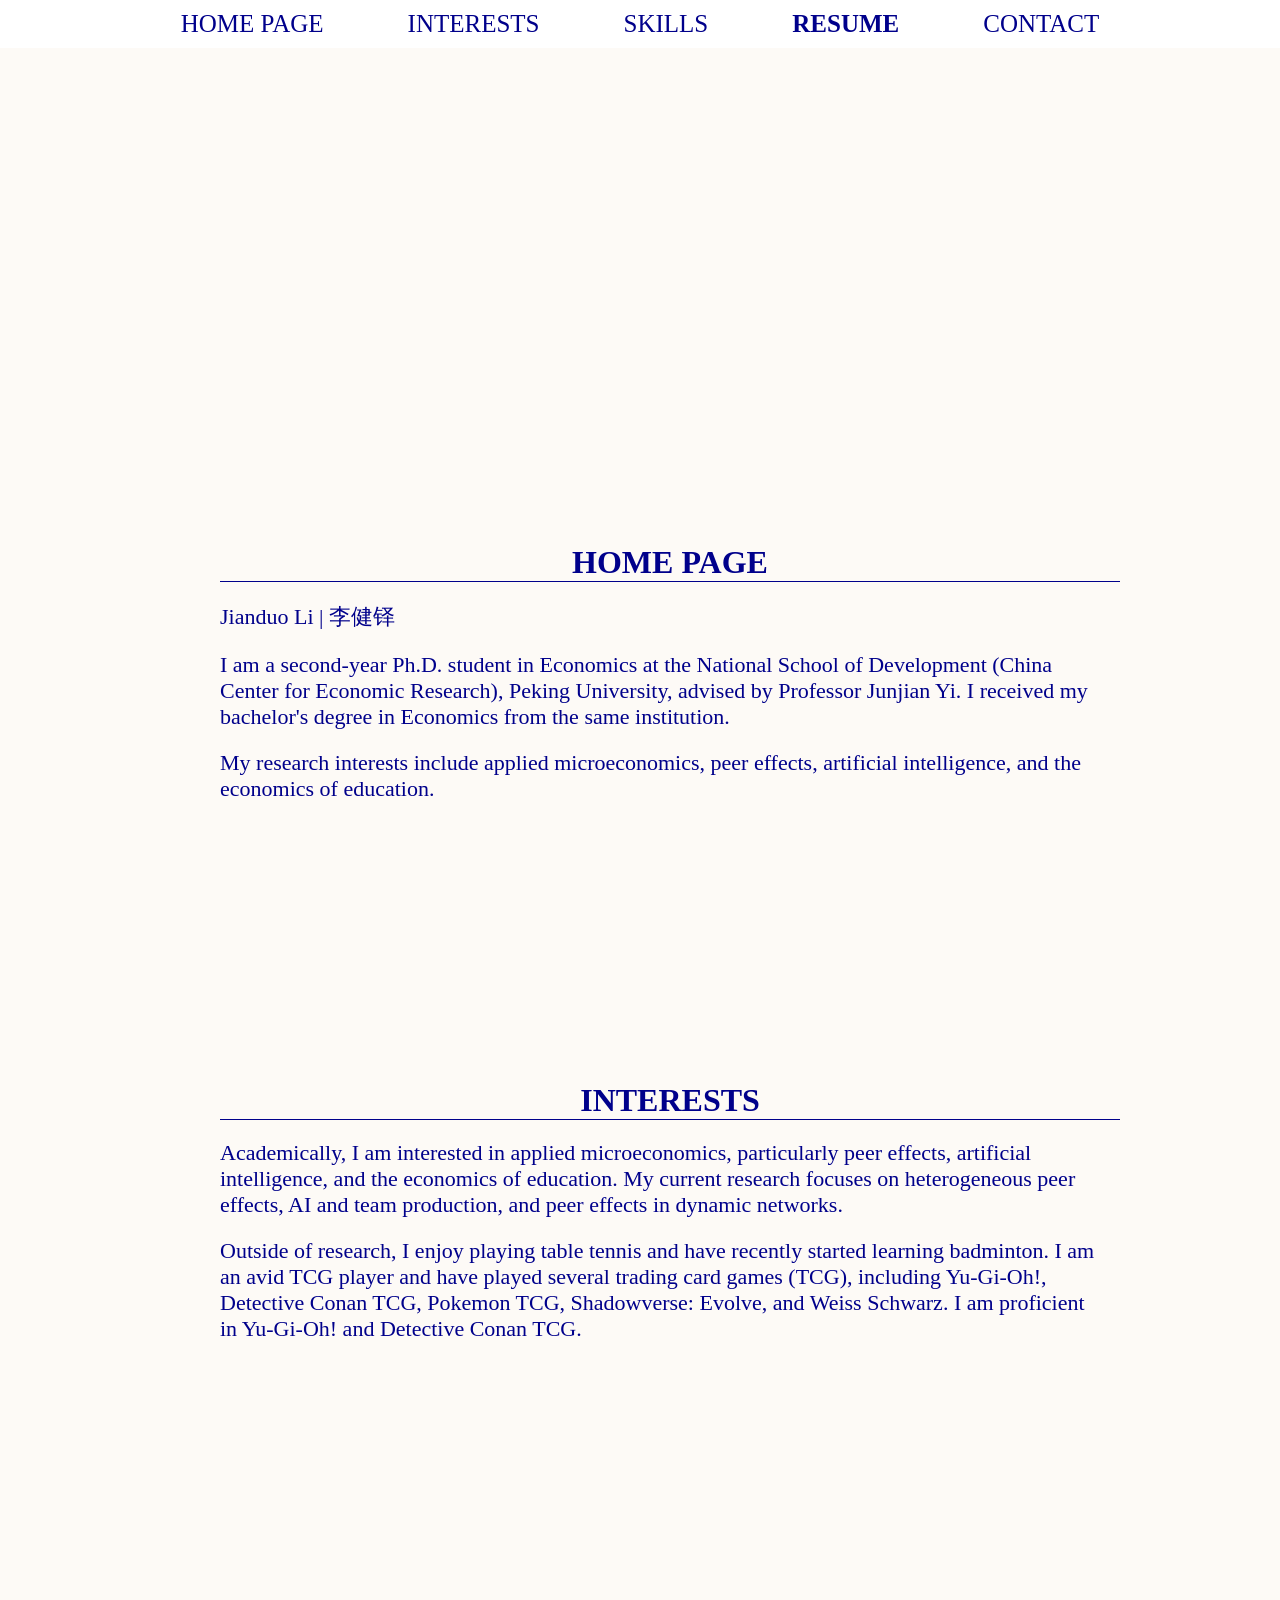
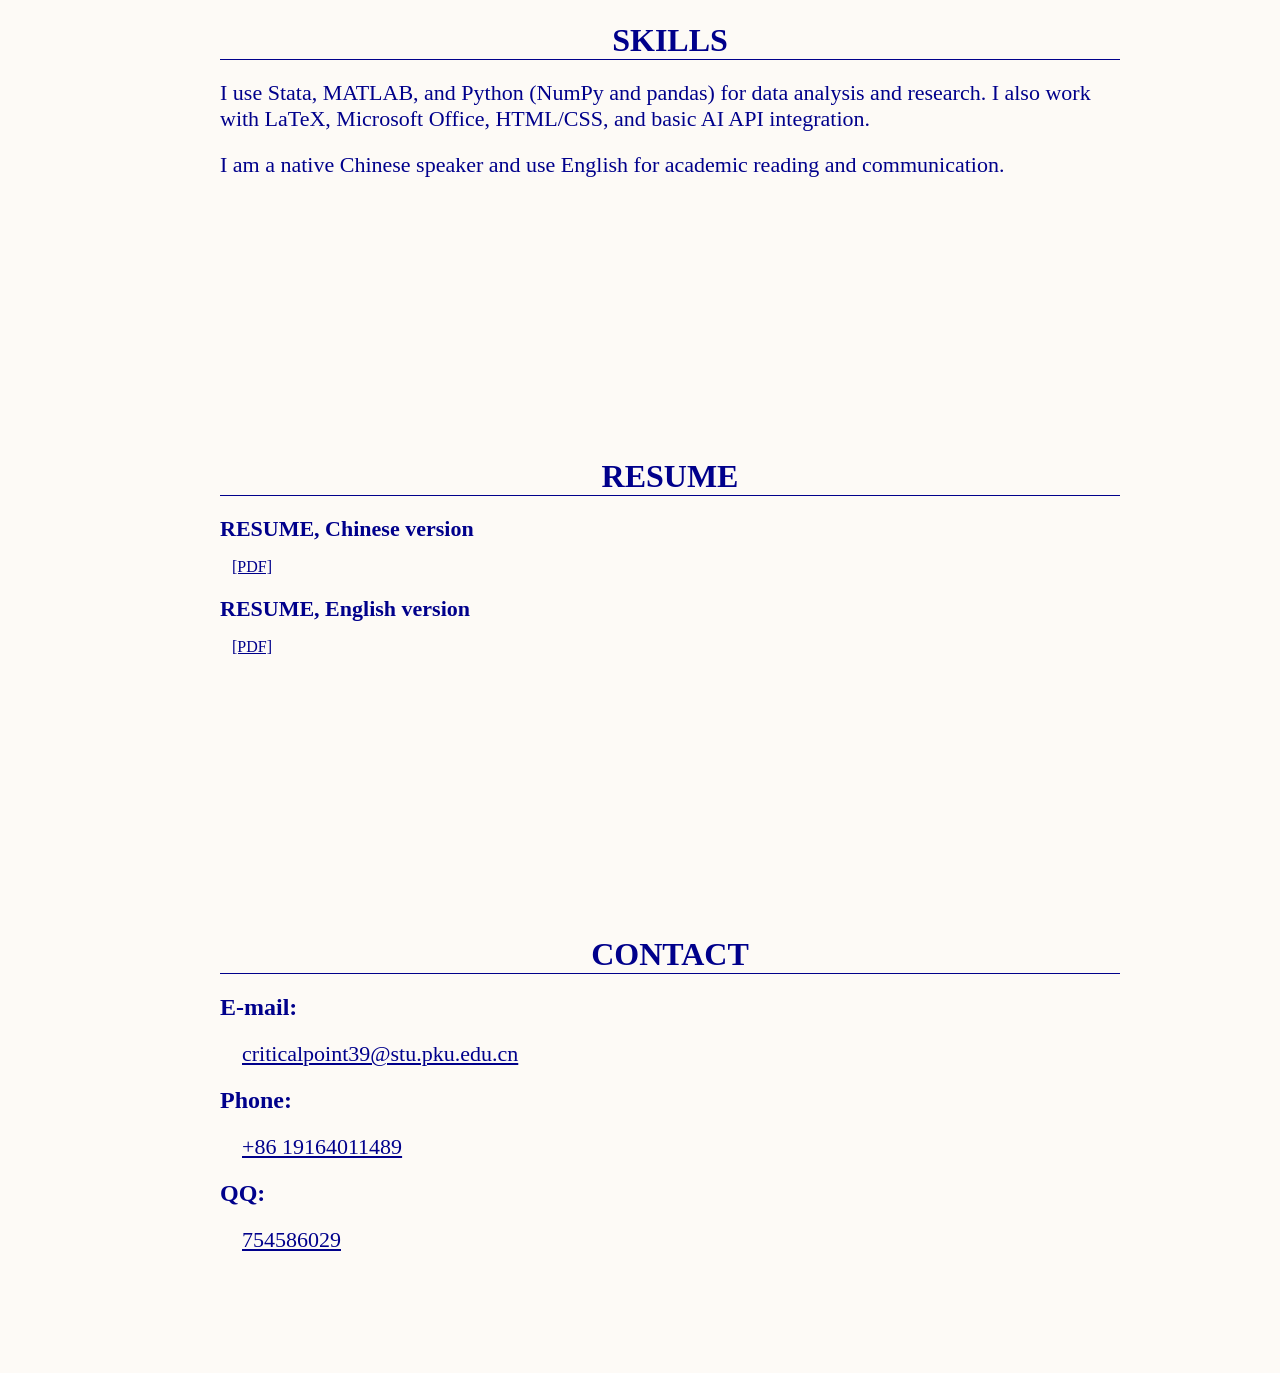
==== research/index.html @ d5122995 "Create index.html" ====
<!DOCTYPE html>
<html>

<head>
	<title>Jianduo Li 李健铎 #ECON Research</title>
	<style>
        h2 {
            color: darkblue;
            font-family: 'Castellar', serif;
            margin-top: 5em;
            font-size: 32px;
            text-align: center;
            padding-top: 0; /* 移除顶部内边距 */
            margin-bottom: 10px; /* 添加底部外边距，以与下面的ul元素间距开一点 */
            margin-left: 60px;
            border-bottom: 1px solid darkblue;
        }

        #section1 h2 {
            margin-top: 17em;
        }

        h3, h5, h6 {
            color: darkblue;
            font-family: 'Castellar', serif;
            margin-top: 6em;
            font-size: 32px;
            text-align: center;
            padding-top: 0; /* 移除顶部内边距 */
            margin-bottom: 10px; /* 添加底部外边距，以与下面的ul元素间距开一点 */
            margin-left: 60px;
        }
        h4 {
            margin-bottom:10em;
        }
        body {
            justify-content: center;
            align-items: center;
            margin: 0 auto;
            padding-bottom: 0px;
            max-width: 65%;
            background-color: #FDFAF6;
			font-family: 'Palatino Linotype', serif;
            color: darkblue;
        }

        nav {
            position: fixed;
            text-align: center;
            top: 0;
            left: 0px;
            right: 0px;
            width: 100%;
            background: #ffffff;
            padding: 10px 0;
            display: block;
            justify-content: initial;
            z-index: 1000;
        }

            nav a {
                font-family: 'Castellar', serif;
                font-weight: lighter;
                font-size: 25px;
                text-align: center;
                margin: 0px 10px;
                padding: 0px;
                display: inline-block;
                text-decoration: none;
                color: darkblue;
            }


        nav a.active {
            font-weight: bold;
        }

        @media screen and (max-width: 1400px) {
            body {
                max-width: 69%;
            }

            nav a {
                margin: 0px 45px;
            }
        }

        @media screen and (max-width: 1300px) {
            body {
                max-width: 75%;
            }

            nav a {
                margin: 0px 40px;
            }
        }

        @media screen and (max-width: 1200px) {
            body {
                max-width: 81%;
            }

            nav a {
                margin: 0px 35px;
            }
        }

        @media screen and (max-width: 1100px) {
            body {
                max-width: 88%;
            }

            nav a {
                margin: 0px 30px;
            }
        }


        @media screen and (max-width: 900px) {
            body {
                max-width: 91%; /* 或您认为合适的比例 */
            }

            nav a {
                margin: 0px 25px;
            }
        }


		a {
			color: darkblue;
			font-family: 'Palatino Linotype', serif;
			font-size: 22px;
			font-weight: bold;
			text-decoration: none;
		}

        p {
            font-size: 16px;
        }

        li {
            margin: 20px;
            font-size: 22px;
        }

        .homepage {
            font-size: 18px;
            margin: 9px;
            text-align: center;
            list-style-type: none;
        }


		.main {
			list-style-type: none;
		}

        .writer {
            font-family: 'Palatino Linotype', serif;
            font-weight: lighter;
            color: darkblue;
            font-size: 16px;
            font-style: italic;
        }

		/* 设置 PDF 链接的字体样式 */
        .pdf-link {
            font-family: 'Palatino Linotype', serif;
            font-weight: lighter;
            color: darkblue; /* 字体颜色 */
            font-size: 16px; /* 字体大小 */
            text-decoration: underline; /* 下划线 */
            font-style: initial;
        }

        .cite {
            font-family: 'Palatino Linotype', serif;
            color: darkblue; /* [cite] 字体颜色 */
            font-size: 22px;
            cursor: pointer; /* 设置鼠标为手形指针 */
            text-decoration: underline; /* 下划线 */
            font-style: initial;
        }

        .grant {
            font-family: 'Palatino Linotype', serif;
            font-size: 20px;
            color: darkblue;
            list-style-type: none;
        }

        .contact {
            font-family: 'Palatino Linotype', serif;
            font-size: 24px;
            color: darkblue;
            font-weight:bold;
            list-style-type: none;
        }

        .section {
            padding-bottom: 100px;
        }


	</style>

	<script>
		document.addEventListener("DOMContentLoaded", function () {
			var sections = document.querySelectorAll(".section");
			var navLinks = document.querySelectorAll("nav a");

			window.addEventListener("scroll", function () {
				sections.forEach(function (section, index) {
					var rect = section.getBoundingClientRect();
					if (rect.top <= window.innerHeight / 2 && rect.bottom >= window.innerHeight / 2) {
						navLinks.forEach(function (link) {
							link.classList.remove("active");
						});
						navLinks[index].classList.add("active");
					}
				});
			});
		});
	</script>

	<script>
		function copyCitation(citationText) {
			var textarea = document.createElement('textarea');
			textarea.value = citationText;
			document.body.appendChild(textarea);
			textarea.select();
			document.execCommand('copy');
			document.body.removeChild(textarea);
			alert('Contact information copied: ' + citationText);
		}
	</script>


</head>

<body>
    <nav>
        <a href="#section1">HOME PAGE</a>
        <a href="#section2">INTERESTS</a>
        <a href="#section3">SKILLS</a>
        <a href="#section4">RESUME</a>
        <a href="#section5">CONTACT</a>

    </nav>

    <div id="content">
        <div id="section1" class="section">
            <h2>HOME PAGE</h2>
            <ul>
				<li class="main">
                	Jianduo Li | 李健铎
                </li>
                <li class="main">
                    I am a second-year Ph.D. student in Economics at the National School of Development (China Center for Economic Research), Peking University, advised by Professor Junjian Yi. I received my bachelor's degree in Economics from the same institution.
                </li>
                <li class="main">
                    My research interests include applied microeconomics, peer effects, artificial intelligence, and the economics of education.
                </li>
            </ul>
        </div>
    </div>

    <div id="content">
        <div id="section2" class="section">
            <h2>INTERESTS</h2>
            <ul>
                <li class="main">
                    Academically, I am interested in applied microeconomics, particularly peer effects, artificial intelligence, and the economics of education. My current research focuses on heterogeneous peer effects, AI and team production, and peer effects in dynamic networks.
                </li>
                <li class="main">
                    Outside of research, I enjoy playing table tennis and have recently started learning badminton. I am an avid TCG player and have played several trading card games (TCG), including Yu-Gi-Oh!, Detective Conan TCG, Pokemon TCG, Shadowverse: Evolve, and Weiss Schwarz. I am proficient in Yu-Gi-Oh! and Detective Conan TCG.
                </li>
            </ul>
        </div>
    </div>

    <div id="content">
        <div id="section3" class="section">
            <h2>SKILLS</h2>
            <ul>
                <li class="main">
                    I use Stata, MATLAB, and Python (NumPy and pandas) for data analysis and research. I also work with LaTeX, Microsoft Office, HTML/CSS, and basic AI API integration.
                </li>
                <li class="main">
                    I am a native Chinese speaker and use English for academic reading and communication.
                </li>
            </ul>
        </div>
    </div>

    <div id="content">
        <div id="section4" class="section">
            <h2>RESUME</h2>
            <ul>
                <li class="main">
                    <a href="resume-cn.pdf">RESUME, Chinese version</a>
                    <p>&nbsp;&nbsp;&nbsp;<a href="resume-cn.pdf" class="pdf-link">[PDF]</a></p>
                </li>
                <li class="main">
                    <a href="resume_en.pdf">RESUME, English version</a>
                    <p>&nbsp;&nbsp;&nbsp;<a href="resume_en.pdf" class="pdf-link">[PDF]</a></p>
                </li>
            </ul>
        </div>
    </div>
    <div id="content">
        <div id="section5" class="section">
            <h2>CONTACT</h2>
            <ul class="grant">
                <li class="contact">
                    E-mail:
                </li>
                <li>
                    &nbsp;&nbsp;&nbsp;
                    <span class="cite" onmouseover="this.style.color='blue'" onmouseout="this.style.color='red'" onclick="copyCitation('criticalpoint39@stu.pku.edu.cn')">
                        criticalpoint39@stu.pku.edu.cn
                    </span>
                    <br>
                </li>
            </ul>
            <ul class="grant">
                <li class="contact">
                    Phone:
                </li>
                <li>
                    &nbsp;&nbsp;&nbsp;
                    <span class="cite" onmouseover="this.style.color='blue'" onmouseout="this.style.color='red'" onclick="copyCitation('+86 19164011489')">
                        +86 19164011489
                    </span>
                    <br>
                </li>
            </ul>
            <ul class="grant">
                <li class="contact">
                    QQ:
                </li>
                <li>
                    &nbsp;&nbsp;&nbsp;
                    <span class="cite" onmouseover="this.style.color='blue'" onmouseout="this.style.color='red'" onclick="copyCitation('criticalpoint39@stu.pku.edu.cn')">
                        754586029
                    </span>
                    <br>
                </li>
            </ul>
        </div>
    </div>
</body>
</html>
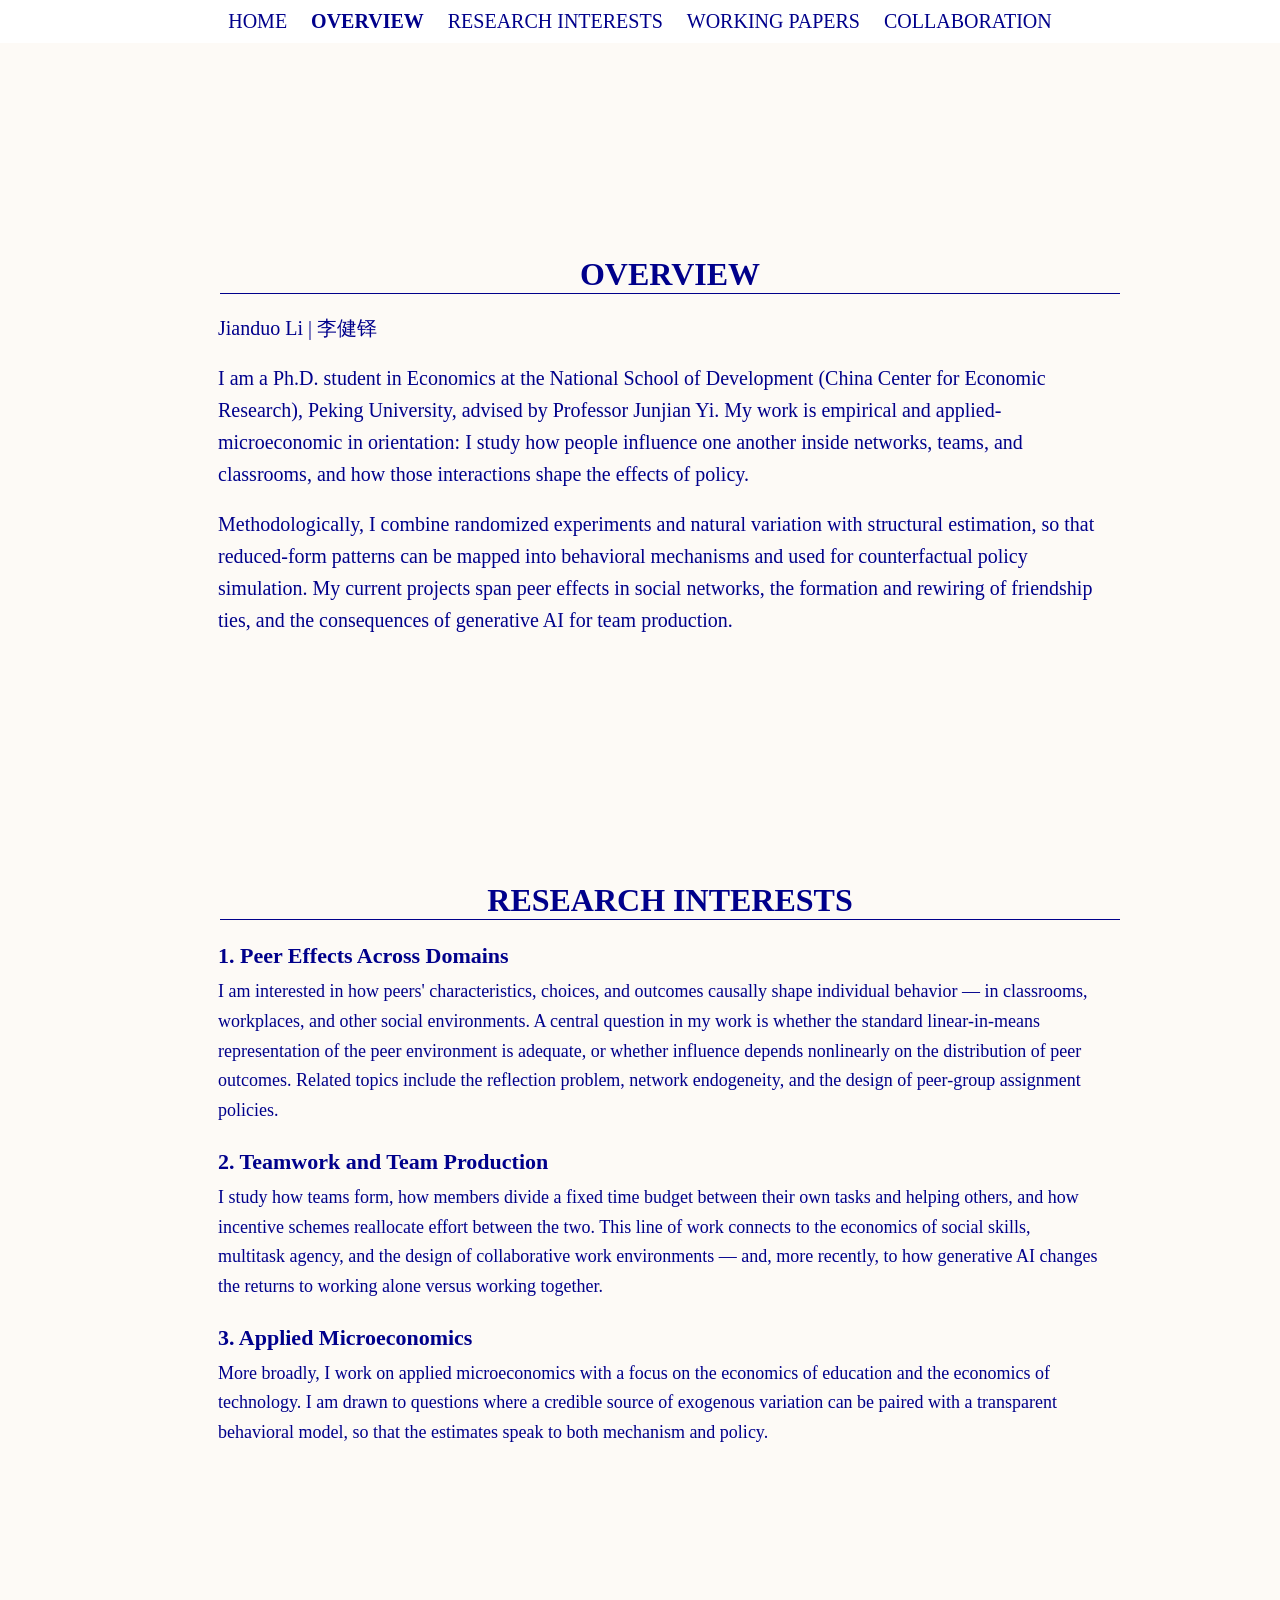
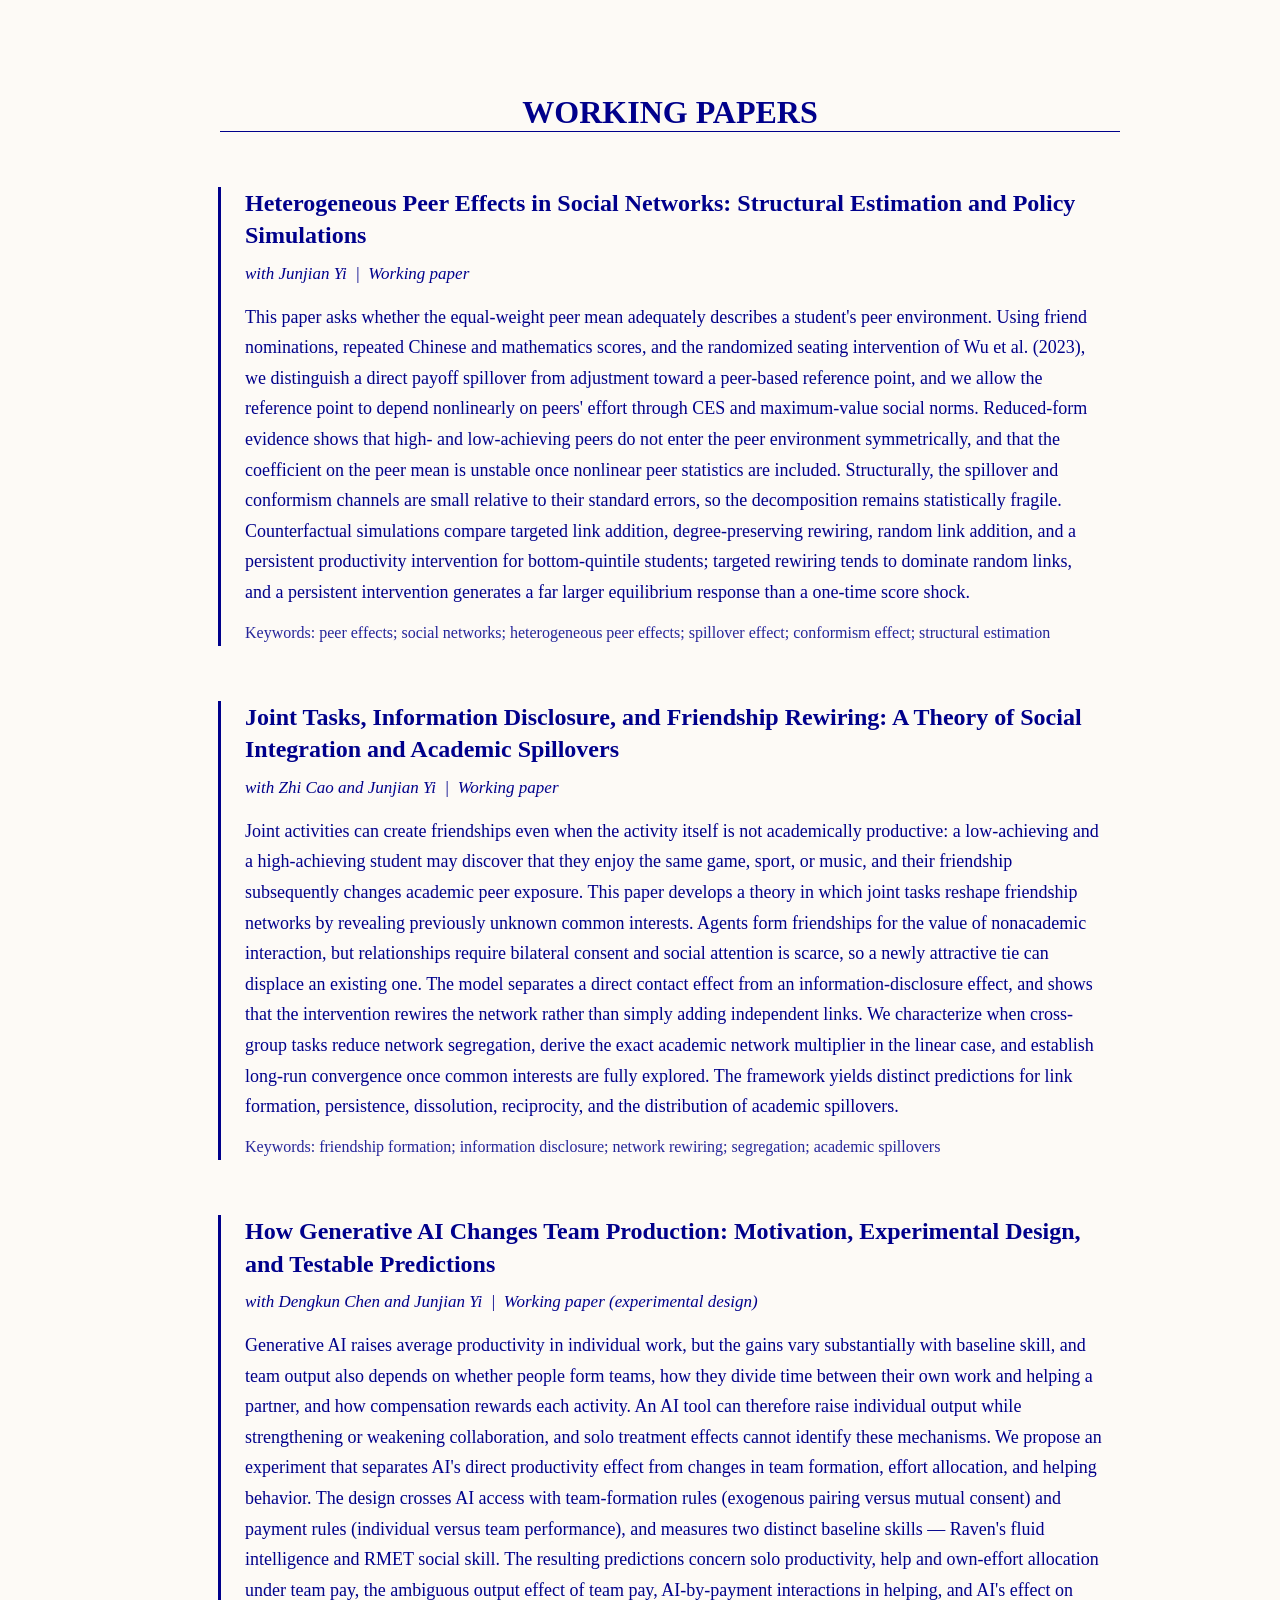
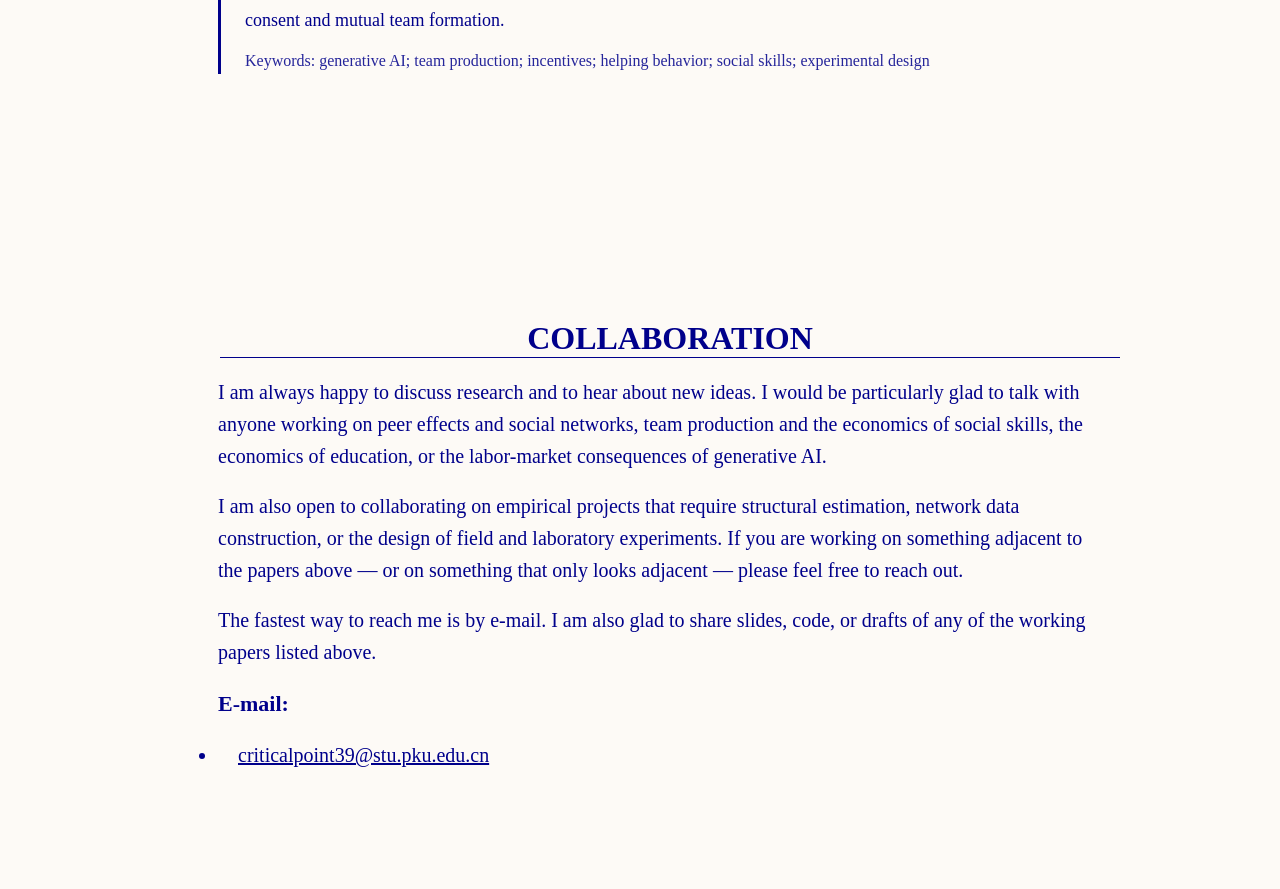
==== commit a28b4b3d: "Update index.html" ====
--- a/research/index.html
+++ b/research/index.html
@@ -2,213 +2,198 @@
 <html>
 
 <head>
-	<title>Jianduo Li 李健铎 #ECON Research</title>
+	<title>Research | Jianduo Li 李健铎</title>
 	<style>
-        h2 {
-            color: darkblue;
-            font-family: 'Castellar', serif;
-            margin-top: 5em;
-            font-size: 32px;
-            text-align: center;
-            padding-top: 0; /* 移除顶部内边距 */
-            margin-bottom: 10px; /* 添加底部外边距，以与下面的ul元素间距开一点 */
-            margin-left: 60px;
-            border-bottom: 1px solid darkblue;
-        }
-
-        #section1 h2 {
-            margin-top: 17em;
-        }
-
-        h3, h5, h6 {
-            color: darkblue;
-            font-family: 'Castellar', serif;
-            margin-top: 6em;
-            font-size: 32px;
-            text-align: center;
-            padding-top: 0; /* 移除顶部内边距 */
-            margin-bottom: 10px; /* 添加底部外边距，以与下面的ul元素间距开一点 */
-            margin-left: 60px;
-        }
-        h4 {
-            margin-bottom:10em;
-        }
-        body {
-            justify-content: center;
-            align-items: center;
-            margin: 0 auto;
-            padding-bottom: 0px;
-            max-width: 65%;
-            background-color: #FDFAF6;
-			font-family: 'Palatino Linotype', serif;
-            color: darkblue;
-        }
-
-        nav {
-            position: fixed;
-            text-align: center;
-            top: 0;
-            left: 0px;
-            right: 0px;
-            width: 100%;
-            background: #ffffff;
-            padding: 10px 0;
-            display: block;
-            justify-content: initial;
-            z-index: 1000;
-        }
-
-            nav a {
-                font-family: 'Castellar', serif;
-                font-weight: lighter;
-                font-size: 25px;
-                text-align: center;
-                margin: 0px 10px;
-                padding: 0px;
-                display: inline-block;
-                text-decoration: none;
-                color: darkblue;
-            }
-
-
-        nav a.active {
-            font-weight: bold;
-        }
-
-        @media screen and (max-width: 1400px) {
-            body {
-                max-width: 69%;
-            }
-
-            nav a {
-                margin: 0px 45px;
-            }
-        }
-
-        @media screen and (max-width: 1300px) {
-            body {
-                max-width: 75%;
-            }
-
-            nav a {
-                margin: 0px 40px;
-            }
-        }
-
-        @media screen and (max-width: 1200px) {
-            body {
-                max-width: 81%;
-            }
-
-            nav a {
-                margin: 0px 35px;
-            }
-        }
-
-        @media screen and (max-width: 1100px) {
-            body {
-                max-width: 88%;
-            }
-
-            nav a {
-                margin: 0px 30px;
-            }
-        }
-
-
-        @media screen and (max-width: 900px) {
-            body {
-                max-width: 91%; /* 或您认为合适的比例 */
-            }
-
-            nav a {
-                margin: 0px 25px;
-            }
-        }
-
+		h2 {
+			color: darkblue;
+			font-family: 'Castellar', serif;
+			margin-top: 4em;
+			font-size: 32px;
+			text-align: center;
+			padding-top: 0;
+			margin-bottom: 10px;
+			margin-left: 60px;
+			border-bottom: 1px solid darkblue;
+			scroll-margin-top: 130px;
+		}
+
+		#section1 h2 {
+			margin-top: 8em;
+		}
+
+		body {
+			justify-content: center;
+			align-items: center;
+			margin: 0 auto;
+			padding-bottom: 0px;
+			max-width: 65%;
+			background-color: #FDFAF6;
+			font-family: 'Palatino Linotype', serif;
+			color: darkblue;
+		}
+
+		nav {
+			position: fixed;
+			text-align: center;
+			top: 0;
+			left: 0px;
+			right: 0px;
+			width: 100%;
+			background: #ffffff;
+			padding: 10px 0;
+			display: block;
+			justify-content: initial;
+			z-index: 1000;
+		}
+
+		nav a {
+			font-family: 'Castellar', serif;
+			font-weight: lighter;
+			font-size: 22px;
+			text-align: center;
+			margin: 0px 14px;
+			padding: 0px;
+			display: inline-block;
+			text-decoration: none;
+			color: darkblue;
+		}
+
+		nav a.active {
+			font-weight: bold;
+		}
 
 		a {
 			color: darkblue;
 			font-family: 'Palatino Linotype', serif;
-			font-size: 22px;
+			font-size: 20px;
 			font-weight: bold;
 			text-decoration: none;
 		}
 
-        p {
-            font-size: 16px;
-        }
-
-        li {
-            margin: 20px;
-            font-size: 22px;
-        }
-
-        .homepage {
-            font-size: 18px;
-            margin: 9px;
-            text-align: center;
-            list-style-type: none;
-        }
-
+		p {
+			font-size: 18px;
+			line-height: 1.65;
+		}
+
+		li {
+			margin: 18px;
+			font-size: 20px;
+			line-height: 1.6;
+		}
 
 		.main {
 			list-style-type: none;
 		}
 
-        .writer {
-            font-family: 'Palatino Linotype', serif;
-            font-weight: lighter;
-            color: darkblue;
-            font-size: 16px;
-            font-style: italic;
-        }
-
-		/* 设置 PDF 链接的字体样式 */
-        .pdf-link {
-            font-family: 'Palatino Linotype', serif;
-            font-weight: lighter;
-            color: darkblue; /* 字体颜色 */
-            font-size: 16px; /* 字体大小 */
-            text-decoration: underline; /* 下划线 */
-            font-style: initial;
-        }
-
-        .cite {
-            font-family: 'Palatino Linotype', serif;
-            color: darkblue; /* [cite] 字体颜色 */
-            font-size: 22px;
-            cursor: pointer; /* 设置鼠标为手形指针 */
-            text-decoration: underline; /* 下划线 */
-            font-style: initial;
-        }
-
-        .grant {
-            font-family: 'Palatino Linotype', serif;
-            font-size: 20px;
-            color: darkblue;
-            list-style-type: none;
-        }
-
-        .contact {
-            font-family: 'Palatino Linotype', serif;
-            font-size: 24px;
-            color: darkblue;
-            font-weight:bold;
-            list-style-type: none;
-        }
-
-        .section {
-            padding-bottom: 100px;
-        }
-
-
+		.section {
+			padding-bottom: 100px;
+		}
+
+		/* ---------- paper cards ---------- */
+		.paper {
+			border-left: 3px solid darkblue;
+			padding-left: 24px;
+			margin: 55px 0 0 0;
+		}
+
+		.paper-title {
+			font-family: 'Palatino Linotype', serif;
+			font-size: 24px;
+			font-weight: bold;
+			color: darkblue;
+			line-height: 1.35;
+			margin: 0 0 8px 0;
+		}
+
+		.paper-meta {
+			font-family: 'Palatino Linotype', serif;
+			font-size: 17px;
+			font-style: italic;
+			color: darkblue;
+			margin: 0 0 14px 0;
+		}
+
+		.paper-abstract {
+			font-family: 'Palatino Linotype', serif;
+			font-size: 18px;
+			line-height: 1.7;
+			color: darkblue;
+			margin: 0;
+		}
+
+		.keyword {
+			font-family: 'Palatino Linotype', serif;
+			font-size: 16px;
+			color: darkblue;
+			opacity: 0.85;
+			margin-top: 12px;
+		}
+
+		/* ---------- interests ---------- */
+		.interest-title {
+			font-family: 'Palatino Linotype', serif;
+			font-size: 22px;
+			font-weight: bold;
+			color: darkblue;
+			margin-bottom: 4px;
+		}
+
+		.interest-body {
+			font-family: 'Palatino Linotype', serif;
+			font-size: 18px;
+			line-height: 1.65;
+			color: darkblue;
+			margin: 0 0 4px 0;
+		}
+
+		.contact {
+			font-family: 'Palatino Linotype', serif;
+			font-size: 22px;
+			color: darkblue;
+			font-weight: bold;
+			list-style-type: none;
+		}
+
+		.cite {
+			font-family: 'Palatino Linotype', serif;
+			color: darkblue;
+			font-size: 20px;
+			cursor: pointer;
+			text-decoration: underline;
+			font-style: initial;
+		}
+
+		@media screen and (max-width: 1400px) {
+			body { max-width: 69%; }
+			nav a { margin: 0px 12px; font-size: 21px; }
+		}
+
+		@media screen and (max-width: 1300px) {
+			body { max-width: 75%; }
+			nav a { margin: 0px 10px; font-size: 20px; }
+		}
+
+		@media screen and (max-width: 1200px) {
+			body { max-width: 81%; }
+			nav a { margin: 0px 9px; font-size: 19px; }
+		}
+
+		@media screen and (max-width: 1100px) {
+			body { max-width: 88%; }
+			nav a { margin: 0px 8px; font-size: 18px; }
+		}
+
+		@media screen and (max-width: 900px) {
+			body { max-width: 91%; }
+			nav a { margin: 0px 6px; font-size: 16px; }
+			.paper-title { font-size: 21px; }
+		}
 	</style>
 
 	<script>
 		document.addEventListener("DOMContentLoaded", function () {
 			var sections = document.querySelectorAll(".section");
-			var navLinks = document.querySelectorAll("nav a");
+			var navLinks = document.querySelectorAll("nav a[href^='#']");
 
 			window.addEventListener("scroll", function () {
 				sections.forEach(function (section, index) {
@@ -217,7 +202,9 @@
 						navLinks.forEach(function (link) {
 							link.classList.remove("active");
 						});
-						navLinks[index].classList.add("active");
+						if (navLinks[index]) {
+							navLinks[index].classList.add("active");
+						}
 					}
 				});
 			});
@@ -235,120 +222,146 @@
 			alert('Contact information copied: ' + citationText);
 		}
 	</script>
-
-
 </head>
 
 <body>
-    <nav>
-        <a href="#section1">HOME PAGE</a>
-        <a href="#section2">INTERESTS</a>
-        <a href="#section3">SKILLS</a>
-        <a href="#section4">RESUME</a>
-        <a href="#section5">CONTACT</a>
-
-    </nav>
-
-    <div id="content">
-        <div id="section1" class="section">
-            <h2>HOME PAGE</h2>
-            <ul>
-				<li class="main">
-                	Jianduo Li | 李健铎
-                </li>
-                <li class="main">
-                    I am a second-year Ph.D. student in Economics at the National School of Development (China Center for Economic Research), Peking University, advised by Professor Junjian Yi. I received my bachelor's degree in Economics from the same institution.
-                </li>
-                <li class="main">
-                    My research interests include applied microeconomics, peer effects, artificial intelligence, and the economics of education.
-                </li>
-            </ul>
-        </div>
-    </div>
-
-    <div id="content">
-        <div id="section2" class="section">
-            <h2>INTERESTS</h2>
-            <ul>
-                <li class="main">
-                    Academically, I am interested in applied microeconomics, particularly peer effects, artificial intelligence, and the economics of education. My current research focuses on heterogeneous peer effects, AI and team production, and peer effects in dynamic networks.
-                </li>
-                <li class="main">
-                    Outside of research, I enjoy playing table tennis and have recently started learning badminton. I am an avid TCG player and have played several trading card games (TCG), including Yu-Gi-Oh!, Detective Conan TCG, Pokemon TCG, Shadowverse: Evolve, and Weiss Schwarz. I am proficient in Yu-Gi-Oh! and Detective Conan TCG.
-                </li>
-            </ul>
-        </div>
-    </div>
-
-    <div id="content">
-        <div id="section3" class="section">
-            <h2>SKILLS</h2>
-            <ul>
-                <li class="main">
-                    I use Stata, MATLAB, and Python (NumPy and pandas) for data analysis and research. I also work with LaTeX, Microsoft Office, HTML/CSS, and basic AI API integration.
-                </li>
-                <li class="main">
-                    I am a native Chinese speaker and use English for academic reading and communication.
-                </li>
-            </ul>
-        </div>
-    </div>
-
-    <div id="content">
-        <div id="section4" class="section">
-            <h2>RESUME</h2>
-            <ul>
-                <li class="main">
-                    <a href="resume-cn.pdf">RESUME, Chinese version</a>
-                    <p>&nbsp;&nbsp;&nbsp;<a href="resume-cn.pdf" class="pdf-link">[PDF]</a></p>
-                </li>
-                <li class="main">
-                    <a href="resume_en.pdf">RESUME, English version</a>
-                    <p>&nbsp;&nbsp;&nbsp;<a href="resume_en.pdf" class="pdf-link">[PDF]</a></p>
-                </li>
-            </ul>
-        </div>
-    </div>
-    <div id="content">
-        <div id="section5" class="section">
-            <h2>CONTACT</h2>
-            <ul class="grant">
-                <li class="contact">
-                    E-mail:
-                </li>
-                <li>
-                    &nbsp;&nbsp;&nbsp;
-                    <span class="cite" onmouseover="this.style.color='blue'" onmouseout="this.style.color='red'" onclick="copyCitation('criticalpoint39@stu.pku.edu.cn')">
-                        criticalpoint39@stu.pku.edu.cn
-                    </span>
-                    <br>
-                </li>
-            </ul>
-            <ul class="grant">
-                <li class="contact">
-                    Phone:
-                </li>
-                <li>
-                    &nbsp;&nbsp;&nbsp;
-                    <span class="cite" onmouseover="this.style.color='blue'" onmouseout="this.style.color='red'" onclick="copyCitation('+86 19164011489')">
-                        +86 19164011489
-                    </span>
-                    <br>
-                </li>
-            </ul>
-            <ul class="grant">
-                <li class="contact">
-                    QQ:
-                </li>
-                <li>
-                    &nbsp;&nbsp;&nbsp;
-                    <span class="cite" onmouseover="this.style.color='blue'" onmouseout="this.style.color='red'" onclick="copyCitation('criticalpoint39@stu.pku.edu.cn')">
-                        754586029
-                    </span>
-                    <br>
-                </li>
-            </ul>
-        </div>
-    </div>
+	<nav>
+		<a href="index.html">HOME</a>
+		<a href="#section1">OVERVIEW</a>
+		<a href="#section2">RESEARCH INTERESTS</a>
+		<a href="#section3">WORKING PAPERS</a>
+		<a href="#section4">COLLABORATION</a>
+	</nav>
+
+	<div id="content">
+		<div id="section1" class="section">
+			<h2>OVERVIEW</h2>
+			<ul>
+				<li class="main">
+					Jianduo Li | 李健铎
+				</li>
+				<li class="main">
+					I am a Ph.D. student in Economics at the National School of Development (China Center for Economic Research), Peking University, advised by Professor Junjian Yi. My work is empirical and applied-microeconomic in orientation: I study how people influence one another inside networks, teams, and classrooms, and how those interactions shape the effects of policy.
+				</li>
+				<li class="main">
+					Methodologically, I combine randomized experiments and natural variation with structural estimation, so that reduced-form patterns can be mapped into behavioral mechanisms and used for counterfactual policy simulation. My current projects span peer effects in social networks, the formation and rewiring of friendship ties, and the consequences of generative AI for team production.
+				</li>
+			</ul>
+		</div>
+	</div>
+
+	<div id="content">
+		<div id="section2" class="section">
+			<h2>RESEARCH INTERESTS</h2>
+			<ul>
+				<li class="main">
+					<div class="interest-title">1. Peer Effects Across Domains</div>
+					<p class="interest-body">
+						I am interested in how peers' characteristics, choices, and outcomes causally shape individual behavior — in classrooms, workplaces, and other social environments. A central question in my work is whether the standard linear-in-means representation of the peer environment is adequate, or whether influence depends nonlinearly on the distribution of peer outcomes. Related topics include the reflection problem, network endogeneity, and the design of peer-group assignment policies.
+					</p>
+				</li>
+				<li class="main">
+					<div class="interest-title">2. Teamwork and Team Production</div>
+					<p class="interest-body">
+						I study how teams form, how members divide a fixed time budget between their own tasks and helping others, and how incentive schemes reallocate effort between the two. This line of work connects to the economics of social skills, multitask agency, and the design of collaborative work environments — and, more recently, to how generative AI changes the returns to working alone versus working together.
+					</p>
+				</li>
+				<li class="main">
+					<div class="interest-title">3. Applied Microeconomics</div>
+					<p class="interest-body">
+						More broadly, I work on applied microeconomics with a focus on the economics of education and the economics of technology. I am drawn to questions where a credible source of exogenous variation can be paired with a transparent behavioral model, so that the estimates speak to both mechanism and policy.
+					</p>
+				</li>
+			</ul>
+		</div>
+	</div>
+
+	<div id="content">
+		<div id="section3" class="section">
+			<h2>WORKING PAPERS</h2>
+			<ul>
+				<li class="main">
+					<div class="paper">
+						<p class="paper-title">
+							Heterogeneous Peer Effects in Social Networks: Structural Estimation and Policy Simulations
+						</p>
+						<p class="paper-meta">
+							with Junjian Yi &nbsp;|&nbsp; Working paper
+						</p>
+						<p class="paper-abstract">
+							This paper asks whether the equal-weight peer mean adequately describes a student's peer environment. Using friend nominations, repeated Chinese and mathematics scores, and the randomized seating intervention of Wu et al. (2023), we distinguish a direct payoff spillover from adjustment toward a peer-based reference point, and we allow the reference point to depend nonlinearly on peers' effort through CES and maximum-value social norms. Reduced-form evidence shows that high- and low-achieving peers do not enter the peer environment symmetrically, and that the coefficient on the peer mean is unstable once nonlinear peer statistics are included. Structurally, the spillover and conformism channels are small relative to their standard errors, so the decomposition remains statistically fragile. Counterfactual simulations compare targeted link addition, degree-preserving rewiring, random link addition, and a persistent productivity intervention for bottom-quintile students; targeted rewiring tends to dominate random links, and a persistent intervention generates a far larger equilibrium response than a one-time score shock.
+						</p>
+						<p class="keyword">
+							Keywords: peer effects; social networks; heterogeneous peer effects; spillover effect; conformism effect; structural estimation
+						</p>
+					</div>
+				</li>
+
+				<li class="main">
+					<div class="paper">
+						<p class="paper-title">
+							Joint Tasks, Information Disclosure, and Friendship Rewiring: A Theory of Social Integration and Academic Spillovers
+						</p>
+						<p class="paper-meta">
+							with Zhi Cao and Junjian Yi &nbsp;|&nbsp; Working paper
+						</p>
+						<p class="paper-abstract">
+							Joint activities can create friendships even when the activity itself is not academically productive: a low-achieving and a high-achieving student may discover that they enjoy the same game, sport, or music, and their friendship subsequently changes academic peer exposure. This paper develops a theory in which joint tasks reshape friendship networks by revealing previously unknown common interests. Agents form friendships for the value of nonacademic interaction, but relationships require bilateral consent and social attention is scarce, so a newly attractive tie can displace an existing one. The model separates a direct contact effect from an information-disclosure effect, and shows that the intervention rewires the network rather than simply adding independent links. We characterize when cross-group tasks reduce network segregation, derive the exact academic network multiplier in the linear case, and establish long-run convergence once common interests are fully explored. The framework yields distinct predictions for link formation, persistence, dissolution, reciprocity, and the distribution of academic spillovers.
+						</p>
+						<p class="keyword">
+							Keywords: friendship formation; information disclosure; network rewiring; segregation; academic spillovers
+						</p>
+					</div>
+				</li>
+
+				<li class="main">
+					<div class="paper">
+						<p class="paper-title">
+							How Generative AI Changes Team Production: Motivation, Experimental Design, and Testable Predictions
+						</p>
+						<p class="paper-meta">
+							with Dengkun Chen and Junjian Yi &nbsp;|&nbsp; Working paper (experimental design)
+						</p>
+						<p class="paper-abstract">
+							Generative AI raises average productivity in individual work, but the gains vary substantially with baseline skill, and team output also depends on whether people form teams, how they divide time between their own work and helping a partner, and how compensation rewards each activity. An AI tool can therefore raise individual output while strengthening or weakening collaboration, and solo treatment effects cannot identify these mechanisms. We propose an experiment that separates AI's direct productivity effect from changes in team formation, effort allocation, and helping behavior. The design crosses AI access with team-formation rules (exogenous pairing versus mutual consent) and payment rules (individual versus team performance), and measures two distinct baseline skills — Raven's fluid intelligence and RMET social skill. The resulting predictions concern solo productivity, help and own-effort allocation under team pay, the ambiguous output effect of team pay, AI-by-payment interactions in helping, and AI's effect on consent and mutual team formation.
+						</p>
+						<p class="keyword">
+							Keywords: generative AI; team production; incentives; helping behavior; social skills; experimental design
+						</p>
+					</div>
+				</li>
+			</ul>
+		</div>
+	</div>
+
+	<div id="content">
+		<div id="section4" class="section">
+			<h2>COLLABORATION</h2>
+			<ul class="main">
+				<li class="main">
+					I am always happy to discuss research and to hear about new ideas. I would be particularly glad to talk with anyone working on peer effects and social networks, team production and the economics of social skills, the economics of education, or the labor-market consequences of generative AI.
+				</li>
+				<li class="main">
+					I am also open to collaborating on empirical projects that require structural estimation, network data construction, or the design of field and laboratory experiments. If you are working on something adjacent to the papers above — or on something that only looks adjacent — please feel free to reach out.
+				</li>
+				<li class="main">
+					The fastest way to reach me is by e-mail. I am also glad to share slides, code, or drafts of any of the working papers listed above.
+				</li>
+			</ul>
+			<ul>
+				<li class="contact">
+					E-mail:
+				</li>
+				<li>
+					&nbsp;&nbsp;&nbsp;
+					<span class="cite" onmouseover="this.style.color='blue'" onmouseout="this.style.color='darkblue'" onclick="copyCitation('criticalpoint39@stu.pku.edu.cn')">
+						criticalpoint39@stu.pku.edu.cn
+					</span>
+					<br>
+				</li>
+			</ul>
+		</div>
+	</div>
 </body>
+
 </html>
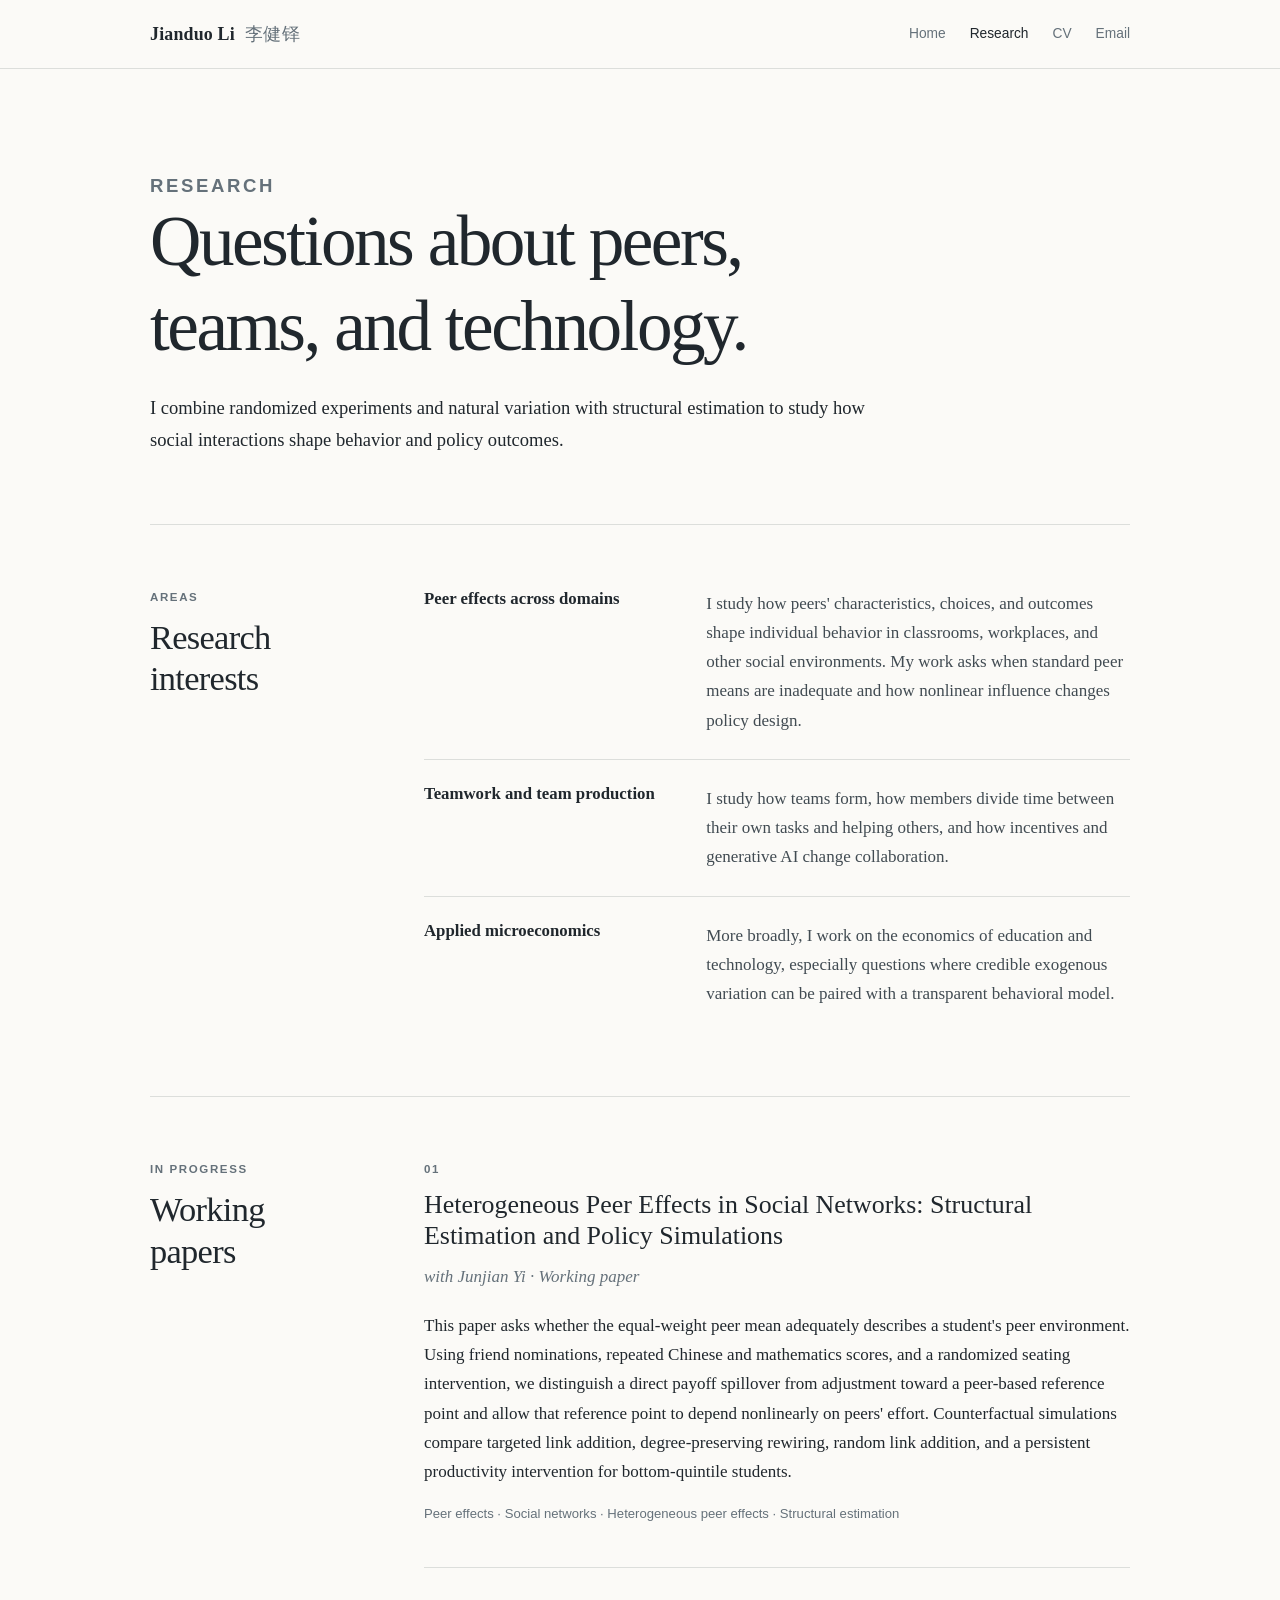
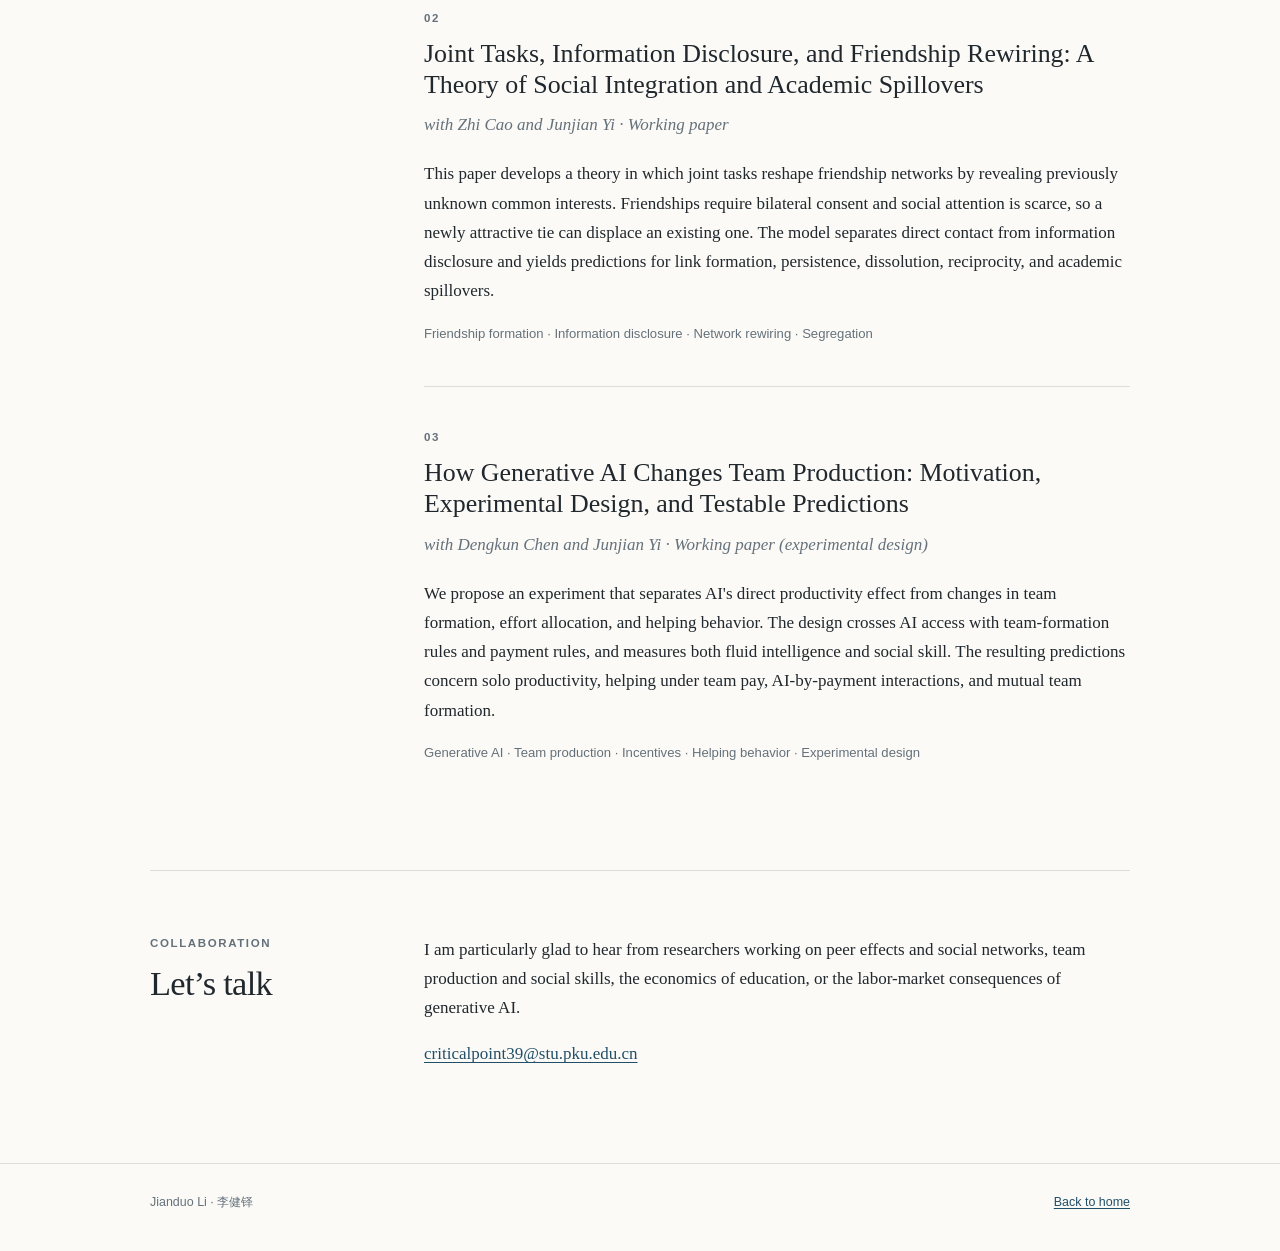
==== commit 8870cc84: "Redesign site with a clean academic layout" ====
--- a/research/index.html
+++ b/research/index.html
@@ -1,367 +1,108 @@
-<!DOCTYPE html>
-<html>
+<!doctype html>
+<html lang="en">
+<head>
+  <meta charset="utf-8">
+  <meta name="viewport" content="width=device-width, initial-scale=1">
+  <title>Research | Jianduo Li</title>
+  <meta name="description" content="Research by Jianduo Li on peer effects, social networks, team production, artificial intelligence, and applied microeconomics.">
+  <link rel="canonical" href="https://jianduoli.com/research/">
+  <link rel="icon" type="image/png" href="../favicon.png">
+  <link rel="stylesheet" href="../style.css">
+</head>
+<body>
+  <header class="site-header">
+    <div class="nav-wrap">
+      <a class="site-name" href="/">Jianduo Li <span>李健铎</span></a>
+      <nav class="site-nav" aria-label="Primary navigation">
+        <a href="/">Home</a>
+        <a href="/research/" aria-current="page">Research</a>
+        <a href="/resume_en.pdf">CV</a>
+        <a href="mailto:criticalpoint39@stu.pku.edu.cn">Email</a>
+      </nav>
+    </div>
+  </header>
 
-<head>
-	<title>Research | Jianduo Li 李健铎</title>
-	<style>
-		h2 {
-			color: darkblue;
-			font-family: 'Castellar', serif;
-			margin-top: 4em;
-			font-size: 32px;
-			text-align: center;
-			padding-top: 0;
-			margin-bottom: 10px;
-			margin-left: 60px;
-			border-bottom: 1px solid darkblue;
-			scroll-margin-top: 130px;
-		}
+  <main class="container">
+    <header class="page-intro">
+      <p class="eyebrow">Research</p>
+      <h1>Questions about peers, teams, and technology.</h1>
+      <p>I combine randomized experiments and natural variation with structural estimation to study how social interactions shape behavior and policy outcomes.</p>
+    </header>
 
-		#section1 h2 {
-			margin-top: 8em;
-		}
+    <section class="section" aria-labelledby="interests-title">
+      <div>
+        <p class="section-label">Areas</p>
+        <h2 id="interests-title">Research interests</h2>
+      </div>
+      <div class="section-body">
+        <ul class="research-list">
+          <li class="research-item">
+            <h3>Peer effects across domains</h3>
+            <p>I study how peers' characteristics, choices, and outcomes shape individual behavior in classrooms, workplaces, and other social environments. My work asks when standard peer means are inadequate and how nonlinear influence changes policy design.</p>
+          </li>
+          <li class="research-item">
+            <h3>Teamwork and team production</h3>
+            <p>I study how teams form, how members divide time between their own tasks and helping others, and how incentives and generative AI change collaboration.</p>
+          </li>
+          <li class="research-item">
+            <h3>Applied microeconomics</h3>
+            <p>More broadly, I work on the economics of education and technology, especially questions where credible exogenous variation can be paired with a transparent behavioral model.</p>
+          </li>
+        </ul>
+      </div>
+    </section>
 
-		body {
-			justify-content: center;
-			align-items: center;
-			margin: 0 auto;
-			padding-bottom: 0px;
-			max-width: 65%;
-			background-color: #FDFAF6;
-			font-family: 'Palatino Linotype', serif;
-			color: darkblue;
-		}
+    <section class="section" aria-labelledby="papers-title">
+      <div>
+        <p class="section-label">In progress</p>
+        <h2 id="papers-title">Working papers</h2>
+      </div>
+      <div class="section-body">
+        <ol class="paper-list">
+          <li class="paper">
+            <p class="paper-number">01</p>
+            <h3>Heterogeneous Peer Effects in Social Networks: Structural Estimation and Policy Simulations</h3>
+            <p class="paper-meta">with Junjian Yi · Working paper</p>
+            <p class="paper-abstract">This paper asks whether the equal-weight peer mean adequately describes a student's peer environment. Using friend nominations, repeated Chinese and mathematics scores, and a randomized seating intervention, we distinguish a direct payoff spillover from adjustment toward a peer-based reference point and allow that reference point to depend nonlinearly on peers' effort. Counterfactual simulations compare targeted link addition, degree-preserving rewiring, random link addition, and a persistent productivity intervention for bottom-quintile students.</p>
+            <p class="keywords">Peer effects · Social networks · Heterogeneous peer effects · Structural estimation</p>
+          </li>
 
-		nav {
-			position: fixed;
-			text-align: center;
-			top: 0;
-			left: 0px;
-			right: 0px;
-			width: 100%;
-			background: #ffffff;
-			padding: 10px 0;
-			display: block;
-			justify-content: initial;
-			z-index: 1000;
-		}
+          <li class="paper">
+            <p class="paper-number">02</p>
+            <h3>Joint Tasks, Information Disclosure, and Friendship Rewiring: A Theory of Social Integration and Academic Spillovers</h3>
+            <p class="paper-meta">with Zhi Cao and Junjian Yi · Working paper</p>
+            <p class="paper-abstract">This paper develops a theory in which joint tasks reshape friendship networks by revealing previously unknown common interests. Friendships require bilateral consent and social attention is scarce, so a newly attractive tie can displace an existing one. The model separates direct contact from information disclosure and yields predictions for link formation, persistence, dissolution, reciprocity, and academic spillovers.</p>
+            <p class="keywords">Friendship formation · Information disclosure · Network rewiring · Segregation</p>
+          </li>
 
-		nav a {
-			font-family: 'Castellar', serif;
-			font-weight: lighter;
-			font-size: 22px;
-			text-align: center;
-			margin: 0px 14px;
-			padding: 0px;
-			display: inline-block;
-			text-decoration: none;
-			color: darkblue;
-		}
+          <li class="paper">
+            <p class="paper-number">03</p>
+            <h3>How Generative AI Changes Team Production: Motivation, Experimental Design, and Testable Predictions</h3>
+            <p class="paper-meta">with Dengkun Chen and Junjian Yi · Working paper (experimental design)</p>
+            <p class="paper-abstract">We propose an experiment that separates AI's direct productivity effect from changes in team formation, effort allocation, and helping behavior. The design crosses AI access with team-formation rules and payment rules, and measures both fluid intelligence and social skill. The resulting predictions concern solo productivity, helping under team pay, AI-by-payment interactions, and mutual team formation.</p>
+            <p class="keywords">Generative AI · Team production · Incentives · Helping behavior · Experimental design</p>
+          </li>
+        </ol>
+      </div>
+    </section>
 
-		nav a.active {
-			font-weight: bold;
-		}
+    <section class="section" aria-labelledby="collaboration-title">
+      <div>
+        <p class="section-label">Collaboration</p>
+        <h2 id="collaboration-title">Let’s talk</h2>
+      </div>
+      <div class="section-body">
+        <p>I am particularly glad to hear from researchers working on peer effects and social networks, team production and social skills, the economics of education, or the labor-market consequences of generative AI.</p>
+        <p><a href="mailto:criticalpoint39@stu.pku.edu.cn">criticalpoint39@stu.pku.edu.cn</a></p>
+      </div>
+    </section>
+  </main>
 
-		a {
-			color: darkblue;
-			font-family: 'Palatino Linotype', serif;
-			font-size: 20px;
-			font-weight: bold;
-			text-decoration: none;
-		}
-
-		p {
-			font-size: 18px;
-			line-height: 1.65;
-		}
-
-		li {
-			margin: 18px;
-			font-size: 20px;
-			line-height: 1.6;
-		}
-
-		.main {
-			list-style-type: none;
-		}
-
-		.section {
-			padding-bottom: 100px;
-		}
-
-		/* ---------- paper cards ---------- */
-		.paper {
-			border-left: 3px solid darkblue;
-			padding-left: 24px;
-			margin: 55px 0 0 0;
-		}
-
-		.paper-title {
-			font-family: 'Palatino Linotype', serif;
-			font-size: 24px;
-			font-weight: bold;
-			color: darkblue;
-			line-height: 1.35;
-			margin: 0 0 8px 0;
-		}
-
-		.paper-meta {
-			font-family: 'Palatino Linotype', serif;
-			font-size: 17px;
-			font-style: italic;
-			color: darkblue;
-			margin: 0 0 14px 0;
-		}
-
-		.paper-abstract {
-			font-family: 'Palatino Linotype', serif;
-			font-size: 18px;
-			line-height: 1.7;
-			color: darkblue;
-			margin: 0;
-		}
-
-		.keyword {
-			font-family: 'Palatino Linotype', serif;
-			font-size: 16px;
-			color: darkblue;
-			opacity: 0.85;
-			margin-top: 12px;
-		}
-
-		/* ---------- interests ---------- */
-		.interest-title {
-			font-family: 'Palatino Linotype', serif;
-			font-size: 22px;
-			font-weight: bold;
-			color: darkblue;
-			margin-bottom: 4px;
-		}
-
-		.interest-body {
-			font-family: 'Palatino Linotype', serif;
-			font-size: 18px;
-			line-height: 1.65;
-			color: darkblue;
-			margin: 0 0 4px 0;
-		}
-
-		.contact {
-			font-family: 'Palatino Linotype', serif;
-			font-size: 22px;
-			color: darkblue;
-			font-weight: bold;
-			list-style-type: none;
-		}
-
-		.cite {
-			font-family: 'Palatino Linotype', serif;
-			color: darkblue;
-			font-size: 20px;
-			cursor: pointer;
-			text-decoration: underline;
-			font-style: initial;
-		}
-
-		@media screen and (max-width: 1400px) {
-			body { max-width: 69%; }
-			nav a { margin: 0px 12px; font-size: 21px; }
-		}
-
-		@media screen and (max-width: 1300px) {
-			body { max-width: 75%; }
-			nav a { margin: 0px 10px; font-size: 20px; }
-		}
-
-		@media screen and (max-width: 1200px) {
-			body { max-width: 81%; }
-			nav a { margin: 0px 9px; font-size: 19px; }
-		}
-
-		@media screen and (max-width: 1100px) {
-			body { max-width: 88%; }
-			nav a { margin: 0px 8px; font-size: 18px; }
-		}
-
-		@media screen and (max-width: 900px) {
-			body { max-width: 91%; }
-			nav a { margin: 0px 6px; font-size: 16px; }
-			.paper-title { font-size: 21px; }
-		}
-	</style>
-
-	<script>
-		document.addEventListener("DOMContentLoaded", function () {
-			var sections = document.querySelectorAll(".section");
-			var navLinks = document.querySelectorAll("nav a[href^='#']");
-
-			window.addEventListener("scroll", function () {
-				sections.forEach(function (section, index) {
-					var rect = section.getBoundingClientRect();
-					if (rect.top <= window.innerHeight / 2 && rect.bottom >= window.innerHeight / 2) {
-						navLinks.forEach(function (link) {
-							link.classList.remove("active");
-						});
-						if (navLinks[index]) {
-							navLinks[index].classList.add("active");
-						}
-					}
-				});
-			});
-		});
-	</script>
-
-	<script>
-		function copyCitation(citationText) {
-			var textarea = document.createElement('textarea');
-			textarea.value = citationText;
-			document.body.appendChild(textarea);
-			textarea.select();
-			document.execCommand('copy');
-			document.body.removeChild(textarea);
-			alert('Contact information copied: ' + citationText);
-		}
-	</script>
-</head>
-
-<body>
-	<nav>
-		<a href="index.html">HOME</a>
-		<a href="#section1">OVERVIEW</a>
-		<a href="#section2">RESEARCH INTERESTS</a>
-		<a href="#section3">WORKING PAPERS</a>
-		<a href="#section4">COLLABORATION</a>
-	</nav>
-
-	<div id="content">
-		<div id="section1" class="section">
-			<h2>OVERVIEW</h2>
-			<ul>
-				<li class="main">
-					Jianduo Li | 李健铎
-				</li>
-				<li class="main">
-					I am a Ph.D. student in Economics at the National School of Development (China Center for Economic Research), Peking University, advised by Professor Junjian Yi. My work is empirical and applied-microeconomic in orientation: I study how people influence one another inside networks, teams, and classrooms, and how those interactions shape the effects of policy.
-				</li>
-				<li class="main">
-					Methodologically, I combine randomized experiments and natural variation with structural estimation, so that reduced-form patterns can be mapped into behavioral mechanisms and used for counterfactual policy simulation. My current projects span peer effects in social networks, the formation and rewiring of friendship ties, and the consequences of generative AI for team production.
-				</li>
-			</ul>
-		</div>
-	</div>
-
-	<div id="content">
-		<div id="section2" class="section">
-			<h2>RESEARCH INTERESTS</h2>
-			<ul>
-				<li class="main">
-					<div class="interest-title">1. Peer Effects Across Domains</div>
-					<p class="interest-body">
-						I am interested in how peers' characteristics, choices, and outcomes causally shape individual behavior — in classrooms, workplaces, and other social environments. A central question in my work is whether the standard linear-in-means representation of the peer environment is adequate, or whether influence depends nonlinearly on the distribution of peer outcomes. Related topics include the reflection problem, network endogeneity, and the design of peer-group assignment policies.
-					</p>
-				</li>
-				<li class="main">
-					<div class="interest-title">2. Teamwork and Team Production</div>
-					<p class="interest-body">
-						I study how teams form, how members divide a fixed time budget between their own tasks and helping others, and how incentive schemes reallocate effort between the two. This line of work connects to the economics of social skills, multitask agency, and the design of collaborative work environments — and, more recently, to how generative AI changes the returns to working alone versus working together.
-					</p>
-				</li>
-				<li class="main">
-					<div class="interest-title">3. Applied Microeconomics</div>
-					<p class="interest-body">
-						More broadly, I work on applied microeconomics with a focus on the economics of education and the economics of technology. I am drawn to questions where a credible source of exogenous variation can be paired with a transparent behavioral model, so that the estimates speak to both mechanism and policy.
-					</p>
-				</li>
-			</ul>
-		</div>
-	</div>
-
-	<div id="content">
-		<div id="section3" class="section">
-			<h2>WORKING PAPERS</h2>
-			<ul>
-				<li class="main">
-					<div class="paper">
-						<p class="paper-title">
-							Heterogeneous Peer Effects in Social Networks: Structural Estimation and Policy Simulations
-						</p>
-						<p class="paper-meta">
-							with Junjian Yi &nbsp;|&nbsp; Working paper
-						</p>
-						<p class="paper-abstract">
-							This paper asks whether the equal-weight peer mean adequately describes a student's peer environment. Using friend nominations, repeated Chinese and mathematics scores, and the randomized seating intervention of Wu et al. (2023), we distinguish a direct payoff spillover from adjustment toward a peer-based reference point, and we allow the reference point to depend nonlinearly on peers' effort through CES and maximum-value social norms. Reduced-form evidence shows that high- and low-achieving peers do not enter the peer environment symmetrically, and that the coefficient on the peer mean is unstable once nonlinear peer statistics are included. Structurally, the spillover and conformism channels are small relative to their standard errors, so the decomposition remains statistically fragile. Counterfactual simulations compare targeted link addition, degree-preserving rewiring, random link addition, and a persistent productivity intervention for bottom-quintile students; targeted rewiring tends to dominate random links, and a persistent intervention generates a far larger equilibrium response than a one-time score shock.
-						</p>
-						<p class="keyword">
-							Keywords: peer effects; social networks; heterogeneous peer effects; spillover effect; conformism effect; structural estimation
-						</p>
-					</div>
-				</li>
-
-				<li class="main">
-					<div class="paper">
-						<p class="paper-title">
-							Joint Tasks, Information Disclosure, and Friendship Rewiring: A Theory of Social Integration and Academic Spillovers
-						</p>
-						<p class="paper-meta">
-							with Zhi Cao and Junjian Yi &nbsp;|&nbsp; Working paper
-						</p>
-						<p class="paper-abstract">
-							Joint activities can create friendships even when the activity itself is not academically productive: a low-achieving and a high-achieving student may discover that they enjoy the same game, sport, or music, and their friendship subsequently changes academic peer exposure. This paper develops a theory in which joint tasks reshape friendship networks by revealing previously unknown common interests. Agents form friendships for the value of nonacademic interaction, but relationships require bilateral consent and social attention is scarce, so a newly attractive tie can displace an existing one. The model separates a direct contact effect from an information-disclosure effect, and shows that the intervention rewires the network rather than simply adding independent links. We characterize when cross-group tasks reduce network segregation, derive the exact academic network multiplier in the linear case, and establish long-run convergence once common interests are fully explored. The framework yields distinct predictions for link formation, persistence, dissolution, reciprocity, and the distribution of academic spillovers.
-						</p>
-						<p class="keyword">
-							Keywords: friendship formation; information disclosure; network rewiring; segregation; academic spillovers
-						</p>
-					</div>
-				</li>
-
-				<li class="main">
-					<div class="paper">
-						<p class="paper-title">
-							How Generative AI Changes Team Production: Motivation, Experimental Design, and Testable Predictions
-						</p>
-						<p class="paper-meta">
-							with Dengkun Chen and Junjian Yi &nbsp;|&nbsp; Working paper (experimental design)
-						</p>
-						<p class="paper-abstract">
-							Generative AI raises average productivity in individual work, but the gains vary substantially with baseline skill, and team output also depends on whether people form teams, how they divide time between their own work and helping a partner, and how compensation rewards each activity. An AI tool can therefore raise individual output while strengthening or weakening collaboration, and solo treatment effects cannot identify these mechanisms. We propose an experiment that separates AI's direct productivity effect from changes in team formation, effort allocation, and helping behavior. The design crosses AI access with team-formation rules (exogenous pairing versus mutual consent) and payment rules (individual versus team performance), and measures two distinct baseline skills — Raven's fluid intelligence and RMET social skill. The resulting predictions concern solo productivity, help and own-effort allocation under team pay, the ambiguous output effect of team pay, AI-by-payment interactions in helping, and AI's effect on consent and mutual team formation.
-						</p>
-						<p class="keyword">
-							Keywords: generative AI; team production; incentives; helping behavior; social skills; experimental design
-						</p>
-					</div>
-				</li>
-			</ul>
-		</div>
-	</div>
-
-	<div id="content">
-		<div id="section4" class="section">
-			<h2>COLLABORATION</h2>
-			<ul class="main">
-				<li class="main">
-					I am always happy to discuss research and to hear about new ideas. I would be particularly glad to talk with anyone working on peer effects and social networks, team production and the economics of social skills, the economics of education, or the labor-market consequences of generative AI.
-				</li>
-				<li class="main">
-					I am also open to collaborating on empirical projects that require structural estimation, network data construction, or the design of field and laboratory experiments. If you are working on something adjacent to the papers above — or on something that only looks adjacent — please feel free to reach out.
-				</li>
-				<li class="main">
-					The fastest way to reach me is by e-mail. I am also glad to share slides, code, or drafts of any of the working papers listed above.
-				</li>
-			</ul>
-			<ul>
-				<li class="contact">
-					E-mail:
-				</li>
-				<li>
-					&nbsp;&nbsp;&nbsp;
-					<span class="cite" onmouseover="this.style.color='blue'" onmouseout="this.style.color='darkblue'" onclick="copyCitation('criticalpoint39@stu.pku.edu.cn')">
-						criticalpoint39@stu.pku.edu.cn
-					</span>
-					<br>
-				</li>
-			</ul>
-		</div>
-	</div>
+  <footer class="site-footer">
+    <div class="footer-wrap">
+      <p>Jianduo Li · 李健铎</p>
+      <p><a href="/">Back to home</a></p>
+    </div>
+  </footer>
 </body>
-
 </html>
--- a/style.css
+++ b/style.css
@@ -0,0 +1,389 @@
+:root {
+  --paper: #fbfaf7;
+  --surface: #ffffff;
+  --ink: #20272d;
+  --muted: #65717a;
+  --accent: #224f68;
+  --line: #dcdedb;
+  --max-width: 980px;
+}
+
+* {
+  box-sizing: border-box;
+}
+
+html {
+  scroll-behavior: smooth;
+}
+
+body {
+  margin: 0;
+  background: var(--paper);
+  color: var(--ink);
+  font-family: Georgia, "Times New Roman", serif;
+  font-size: 17px;
+  line-height: 1.72;
+  -webkit-font-smoothing: antialiased;
+}
+
+a {
+  color: var(--accent);
+  text-decoration-thickness: 1px;
+  text-underline-offset: 0.2em;
+}
+
+a:hover,
+a:focus-visible {
+  color: #102f42;
+}
+
+a:focus-visible {
+  outline: 2px solid var(--accent);
+  outline-offset: 4px;
+}
+
+.site-header {
+  position: sticky;
+  top: 0;
+  z-index: 10;
+  border-bottom: 1px solid var(--line);
+  background: rgba(251, 250, 247, 0.96);
+}
+
+.nav-wrap {
+  width: min(calc(100% - 40px), var(--max-width));
+  min-height: 68px;
+  margin: 0 auto;
+  display: flex;
+  align-items: center;
+  justify-content: space-between;
+  gap: 28px;
+}
+
+.site-name {
+  color: var(--ink);
+  font-size: 1.12rem;
+  font-weight: 700;
+  letter-spacing: 0.01em;
+  text-decoration: none;
+  white-space: nowrap;
+}
+
+.site-name span {
+  margin-left: 0.35rem;
+  color: var(--muted);
+  font-weight: 400;
+}
+
+.site-nav {
+  display: flex;
+  align-items: center;
+  gap: 24px;
+  font-family: -apple-system, BlinkMacSystemFont, "Segoe UI", sans-serif;
+  font-size: 0.86rem;
+}
+
+.site-nav a {
+  color: var(--muted);
+  text-decoration: none;
+}
+
+.site-nav a:hover,
+.site-nav a:focus-visible,
+.site-nav a[aria-current="page"] {
+  color: var(--ink);
+}
+
+.container {
+  width: min(calc(100% - 40px), var(--max-width));
+  margin: 0 auto;
+}
+
+.intro {
+  display: grid;
+  grid-template-columns: 190px minmax(0, 1fr);
+  gap: clamp(42px, 7vw, 84px);
+  align-items: start;
+  padding: clamp(72px, 10vw, 118px) 0 76px;
+}
+
+.monogram {
+  width: 100%;
+  aspect-ratio: 1;
+  display: block;
+  padding: 18px;
+  border: 1px solid var(--line);
+  background: var(--surface);
+}
+
+.eyebrow,
+.section-label,
+.paper-number {
+  margin: 0 0 12px;
+  color: var(--muted);
+  font-family: -apple-system, BlinkMacSystemFont, "Segoe UI", sans-serif;
+  font-size: 0.72rem;
+  font-weight: 650;
+  letter-spacing: 0.14em;
+  line-height: 1.4;
+  text-transform: uppercase;
+}
+
+h1,
+h2,
+h3 {
+  color: var(--ink);
+  font-weight: 500;
+  line-height: 1.2;
+}
+
+h1 {
+  margin: 0 0 18px;
+  font-size: clamp(2.55rem, 6vw, 4.45rem);
+  letter-spacing: -0.035em;
+}
+
+h1 .chinese-name {
+  display: block;
+  margin-top: 0.45rem;
+  color: var(--muted);
+  font-size: 0.38em;
+  font-weight: 400;
+  letter-spacing: 0.08em;
+}
+
+.lead {
+  max-width: 680px;
+  margin: 0 0 22px;
+  font-size: clamp(1.15rem, 2.2vw, 1.36rem);
+  line-height: 1.58;
+}
+
+.intro-copy p:not(.eyebrow):not(.lead) {
+  max-width: 700px;
+  margin: 0 0 16px;
+}
+
+.link-row {
+  display: flex;
+  flex-wrap: wrap;
+  gap: 8px 22px;
+  margin-top: 28px;
+  font-family: -apple-system, BlinkMacSystemFont, "Segoe UI", sans-serif;
+  font-size: 0.88rem;
+}
+
+.link-row a {
+  font-weight: 600;
+}
+
+.section {
+  display: grid;
+  grid-template-columns: 190px minmax(0, 1fr);
+  gap: clamp(42px, 7vw, 84px);
+  padding: 64px 0;
+  border-top: 1px solid var(--line);
+  scroll-margin-top: 88px;
+}
+
+.section h2 {
+  margin: 0;
+  font-size: clamp(1.65rem, 3vw, 2.15rem);
+  letter-spacing: -0.02em;
+}
+
+.section-body > :first-child {
+  margin-top: 0;
+}
+
+.section-body > :last-child {
+  margin-bottom: 0;
+}
+
+.research-list,
+.paper-list {
+  list-style: none;
+  margin: 0;
+  padding: 0;
+}
+
+.research-item {
+  display: grid;
+  grid-template-columns: minmax(190px, 0.75fr) minmax(0, 1.25fr);
+  gap: 28px;
+  padding: 24px 0;
+  border-top: 1px solid var(--line);
+}
+
+.research-item:first-child {
+  padding-top: 0;
+  border-top: 0;
+}
+
+.research-item h3 {
+  margin: 0;
+  font-size: 1.05rem;
+  font-weight: 600;
+}
+
+.research-item p {
+  margin: 0;
+  color: #414b52;
+}
+
+.cv-links {
+  display: flex;
+  flex-wrap: wrap;
+  gap: 12px 30px;
+  margin: 20px 0 0;
+  padding: 0;
+  list-style: none;
+}
+
+.quiet {
+  color: var(--muted);
+}
+
+.page-intro {
+  max-width: 760px;
+  padding: clamp(66px, 9vw, 104px) 0 68px;
+}
+
+.page-intro h1 {
+  margin-bottom: 22px;
+}
+
+.page-intro p {
+  max-width: 720px;
+  margin: 0;
+  font-size: 1.16rem;
+}
+
+.paper {
+  padding: 42px 0;
+  border-top: 1px solid var(--line);
+}
+
+.paper:first-child {
+  padding-top: 0;
+  border-top: 0;
+}
+
+.paper h3 {
+  max-width: 740px;
+  margin: 0 0 10px;
+  font-size: clamp(1.28rem, 2.5vw, 1.62rem);
+}
+
+.paper-meta {
+  margin: 0 0 20px;
+  color: var(--muted);
+  font-style: italic;
+}
+
+.paper-abstract {
+  margin: 0;
+}
+
+.keywords {
+  margin: 17px 0 0;
+  color: var(--muted);
+  font-family: -apple-system, BlinkMacSystemFont, "Segoe UI", sans-serif;
+  font-size: 0.82rem;
+  line-height: 1.65;
+}
+
+.site-footer {
+  margin-top: 30px;
+  border-top: 1px solid var(--line);
+}
+
+.footer-wrap {
+  width: min(calc(100% - 40px), var(--max-width));
+  margin: 0 auto;
+  padding: 28px 0 38px;
+  display: flex;
+  justify-content: space-between;
+  gap: 20px;
+  color: var(--muted);
+  font-family: -apple-system, BlinkMacSystemFont, "Segoe UI", sans-serif;
+  font-size: 0.78rem;
+}
+
+.footer-wrap p {
+  margin: 0;
+}
+
+@media (max-width: 720px) {
+  .nav-wrap {
+    min-height: auto;
+    padding: 16px 0;
+    align-items: flex-start;
+  }
+
+  .site-name span {
+    display: none;
+  }
+
+  .site-nav {
+    gap: 14px;
+    font-size: 0.8rem;
+  }
+
+  .intro,
+  .section {
+    grid-template-columns: 1fr;
+    gap: 30px;
+  }
+
+  .intro {
+    padding: 58px 0 58px;
+  }
+
+  .monogram {
+    width: 122px;
+    padding: 10px;
+  }
+
+  .section {
+    padding: 50px 0;
+  }
+
+  .research-item {
+    grid-template-columns: 1fr;
+    gap: 8px;
+  }
+
+  .footer-wrap {
+    flex-direction: column;
+    gap: 6px;
+  }
+}
+
+@media (max-width: 430px) {
+  .nav-wrap,
+  .container,
+  .footer-wrap {
+    width: min(calc(100% - 28px), var(--max-width));
+  }
+
+  .nav-wrap {
+    flex-direction: column;
+    gap: 8px;
+  }
+
+  .site-name span {
+    display: inline;
+  }
+
+  .site-nav {
+    width: 100%;
+    gap: 20px;
+  }
+}
+
+@media (prefers-reduced-motion: reduce) {
+  html {
+    scroll-behavior: auto;
+  }
+}
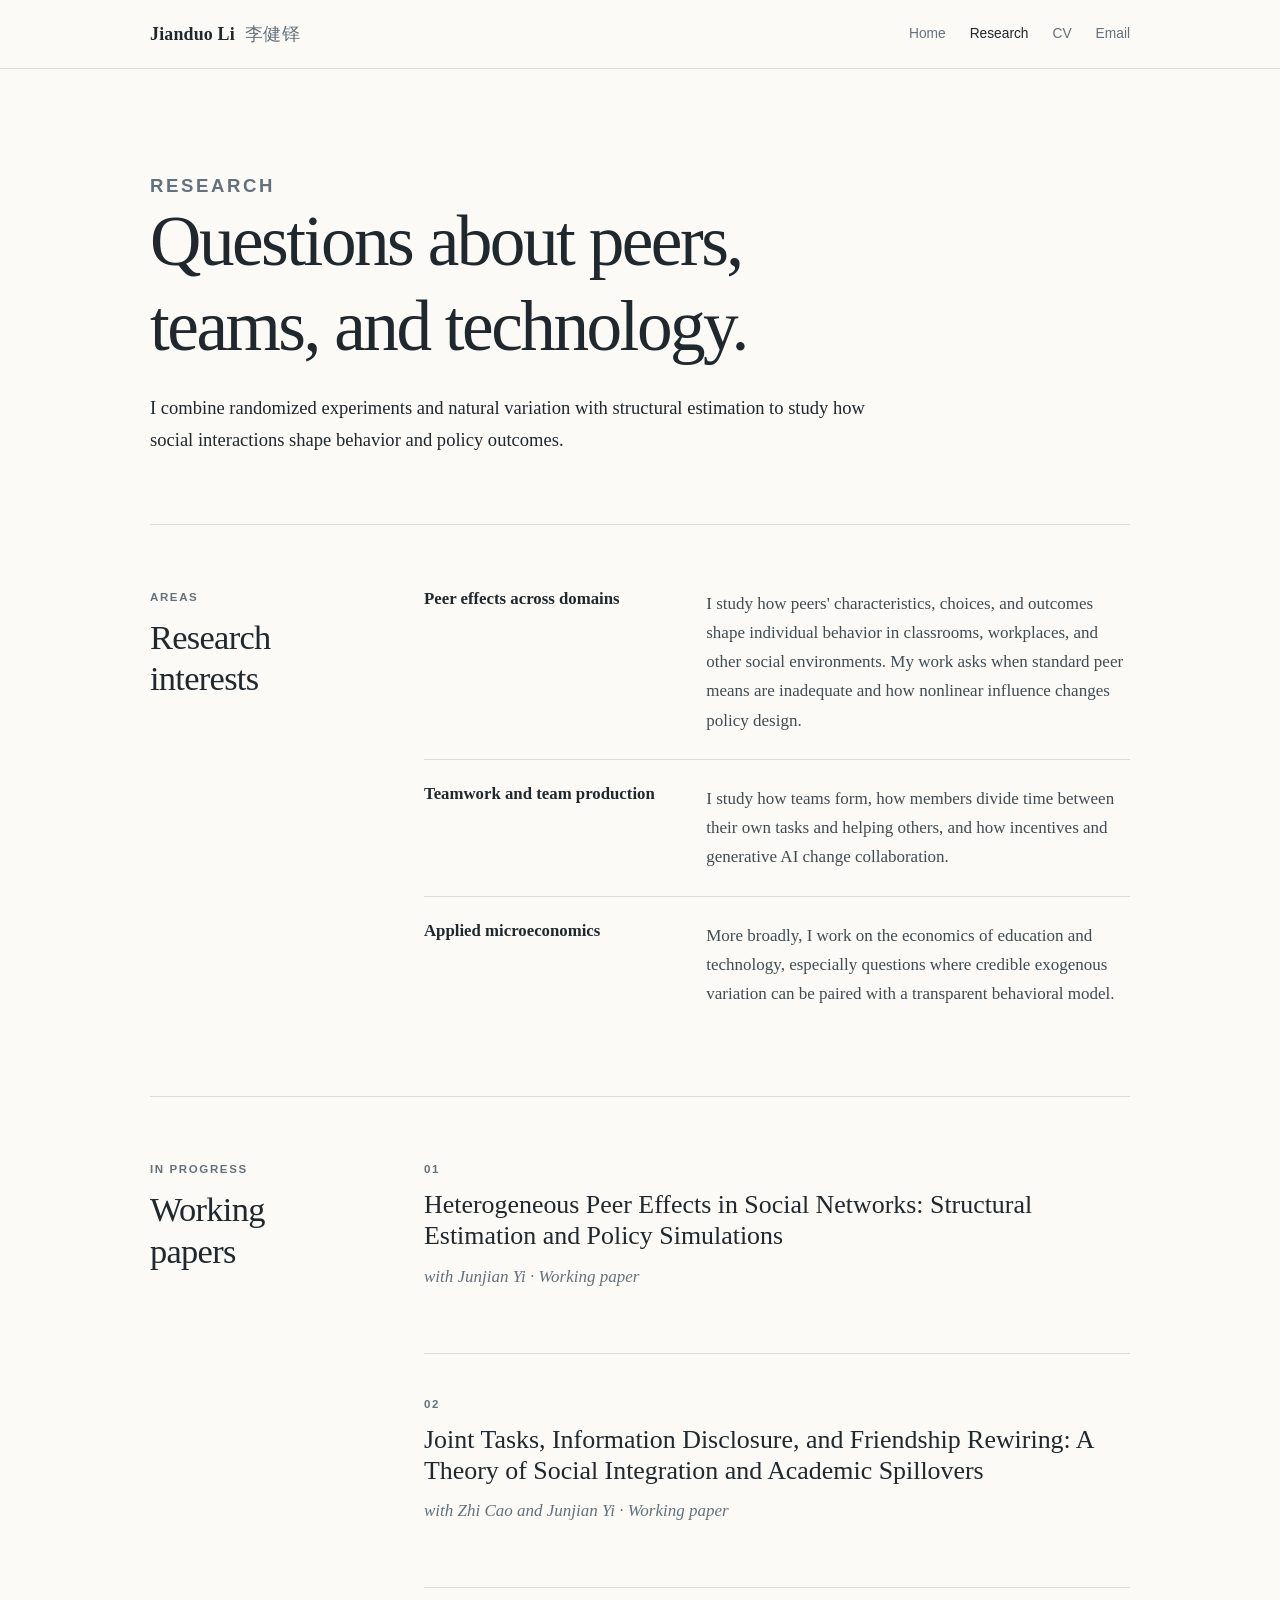
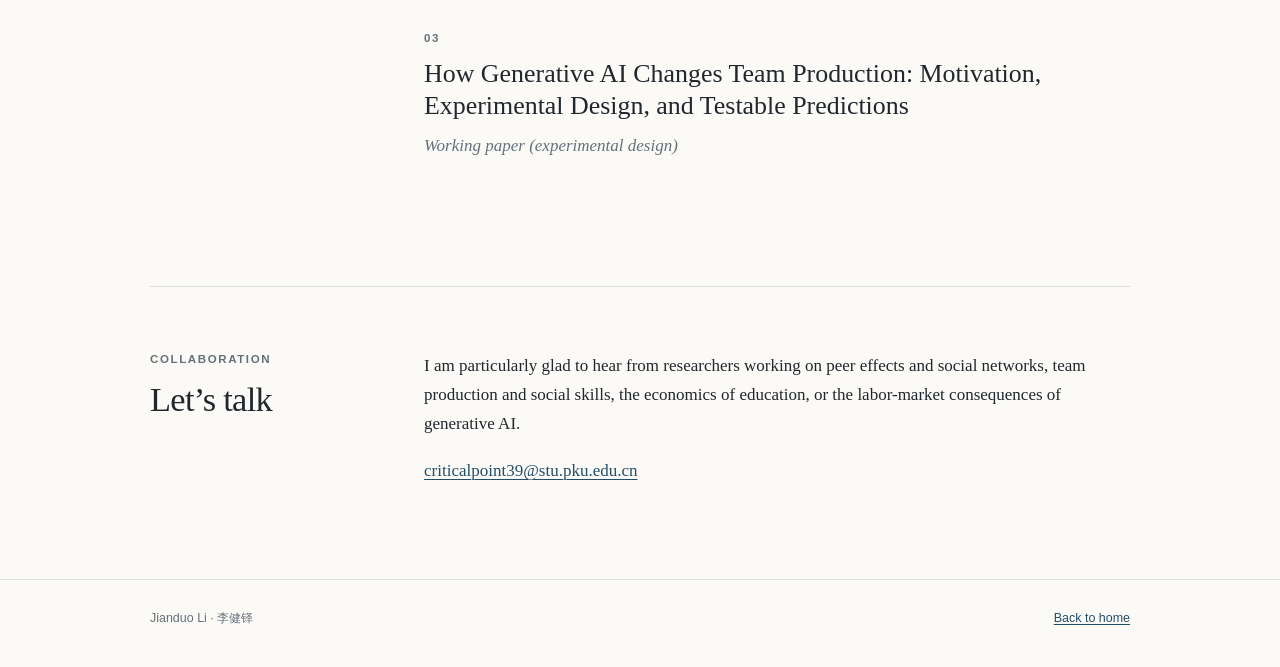
==== commit 8bb9ef58: "Remove working paper descriptions and AI team paper author information" ====
--- a/research/index.html
+++ b/research/index.html
@@ -63,24 +63,18 @@
             <p class="paper-number">01</p>
             <h3>Heterogeneous Peer Effects in Social Networks: Structural Estimation and Policy Simulations</h3>
             <p class="paper-meta">with Junjian Yi · Working paper</p>
-            <p class="paper-abstract">This paper asks whether the equal-weight peer mean adequately describes a student's peer environment. Using friend nominations, repeated Chinese and mathematics scores, and a randomized seating intervention, we distinguish a direct payoff spillover from adjustment toward a peer-based reference point and allow that reference point to depend nonlinearly on peers' effort. Counterfactual simulations compare targeted link addition, degree-preserving rewiring, random link addition, and a persistent productivity intervention for bottom-quintile students.</p>
-            <p class="keywords">Peer effects · Social networks · Heterogeneous peer effects · Structural estimation</p>
           </li>
 
           <li class="paper">
             <p class="paper-number">02</p>
             <h3>Joint Tasks, Information Disclosure, and Friendship Rewiring: A Theory of Social Integration and Academic Spillovers</h3>
             <p class="paper-meta">with Zhi Cao and Junjian Yi · Working paper</p>
-            <p class="paper-abstract">This paper develops a theory in which joint tasks reshape friendship networks by revealing previously unknown common interests. Friendships require bilateral consent and social attention is scarce, so a newly attractive tie can displace an existing one. The model separates direct contact from information disclosure and yields predictions for link formation, persistence, dissolution, reciprocity, and academic spillovers.</p>
-            <p class="keywords">Friendship formation · Information disclosure · Network rewiring · Segregation</p>
           </li>
 
           <li class="paper">
             <p class="paper-number">03</p>
             <h3>How Generative AI Changes Team Production: Motivation, Experimental Design, and Testable Predictions</h3>
-            <p class="paper-meta">with Dengkun Chen and Junjian Yi · Working paper (experimental design)</p>
-            <p class="paper-abstract">We propose an experiment that separates AI's direct productivity effect from changes in team formation, effort allocation, and helping behavior. The design crosses AI access with team-formation rules and payment rules, and measures both fluid intelligence and social skill. The resulting predictions concern solo productivity, helping under team pay, AI-by-payment interactions, and mutual team formation.</p>
-            <p class="keywords">Generative AI · Team production · Incentives · Helping behavior · Experimental design</p>
+            <p class="paper-meta">Working paper (experimental design)</p>
           </li>
         </ol>
       </div>
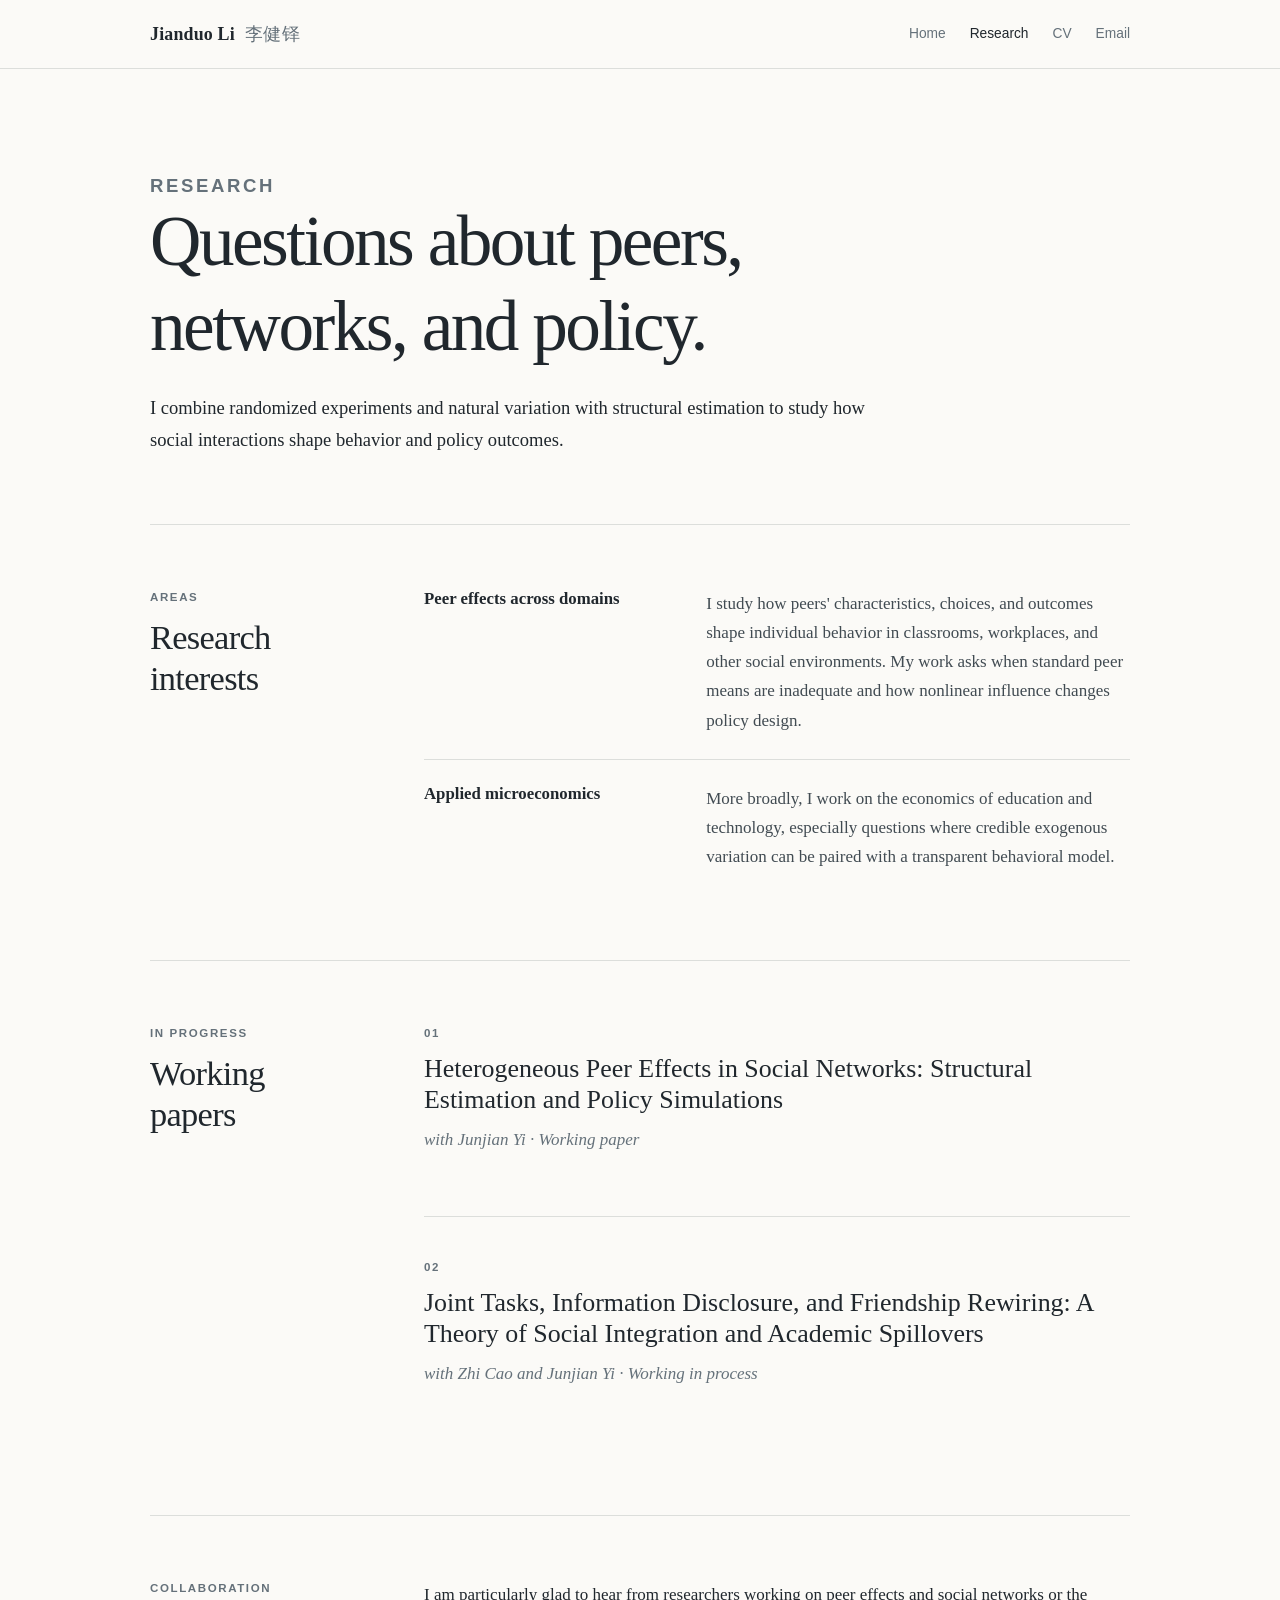
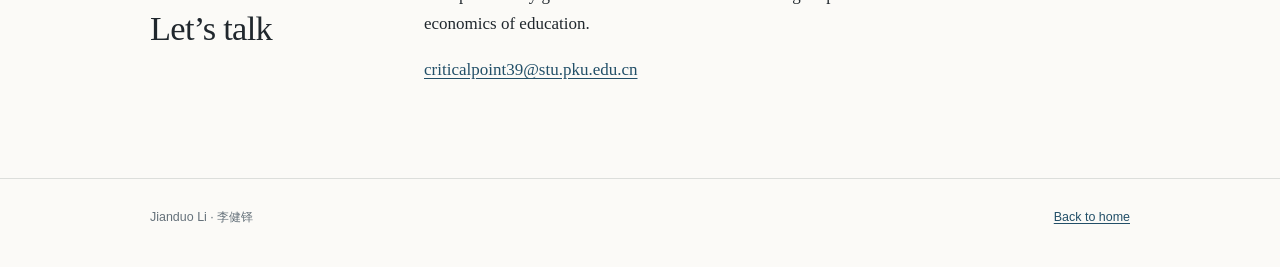
==== commit 4bcaafca: "Temporarily remove AI team project and update research status" ====
--- a/research/index.html
+++ b/research/index.html
@@ -4,7 +4,7 @@
   <meta charset="utf-8">
   <meta name="viewport" content="width=device-width, initial-scale=1">
   <title>Research | Jianduo Li</title>
-  <meta name="description" content="Research by Jianduo Li on peer effects, social networks, team production, artificial intelligence, and applied microeconomics.">
+  <meta name="description" content="Research by Jianduo Li on peer effects, social networks, and applied microeconomics.">
   <link rel="canonical" href="https://jianduoli.com/research/">
   <link rel="icon" type="image/png" href="../favicon.png">
   <link rel="stylesheet" href="../style.css">
@@ -25,7 +25,7 @@
   <main class="container">
     <header class="page-intro">
       <p class="eyebrow">Research</p>
-      <h1>Questions about peers, teams, and technology.</h1>
+      <h1>Questions about peers, networks, and policy.</h1>
       <p>I combine randomized experiments and natural variation with structural estimation to study how social interactions shape behavior and policy outcomes.</p>
     </header>
 
@@ -39,10 +39,6 @@
           <li class="research-item">
             <h3>Peer effects across domains</h3>
             <p>I study how peers' characteristics, choices, and outcomes shape individual behavior in classrooms, workplaces, and other social environments. My work asks when standard peer means are inadequate and how nonlinear influence changes policy design.</p>
-          </li>
-          <li class="research-item">
-            <h3>Teamwork and team production</h3>
-            <p>I study how teams form, how members divide time between their own tasks and helping others, and how incentives and generative AI change collaboration.</p>
           </li>
           <li class="research-item">
             <h3>Applied microeconomics</h3>
@@ -68,13 +64,7 @@
           <li class="paper">
             <p class="paper-number">02</p>
             <h3>Joint Tasks, Information Disclosure, and Friendship Rewiring: A Theory of Social Integration and Academic Spillovers</h3>
-            <p class="paper-meta">with Zhi Cao and Junjian Yi · Working paper</p>
-          </li>
-
-          <li class="paper">
-            <p class="paper-number">03</p>
-            <h3>How Generative AI Changes Team Production: Motivation, Experimental Design, and Testable Predictions</h3>
-            <p class="paper-meta">Working paper (experimental design)</p>
+            <p class="paper-meta">with Zhi Cao and Junjian Yi · Working in process</p>
           </li>
         </ol>
       </div>
@@ -86,7 +76,7 @@
         <h2 id="collaboration-title">Let’s talk</h2>
       </div>
       <div class="section-body">
-        <p>I am particularly glad to hear from researchers working on peer effects and social networks, team production and social skills, the economics of education, or the labor-market consequences of generative AI.</p>
+        <p>I am particularly glad to hear from researchers working on peer effects and social networks or the economics of education.</p>
         <p><a href="mailto:criticalpoint39@stu.pku.edu.cn">criticalpoint39@stu.pku.edu.cn</a></p>
       </div>
     </section>
